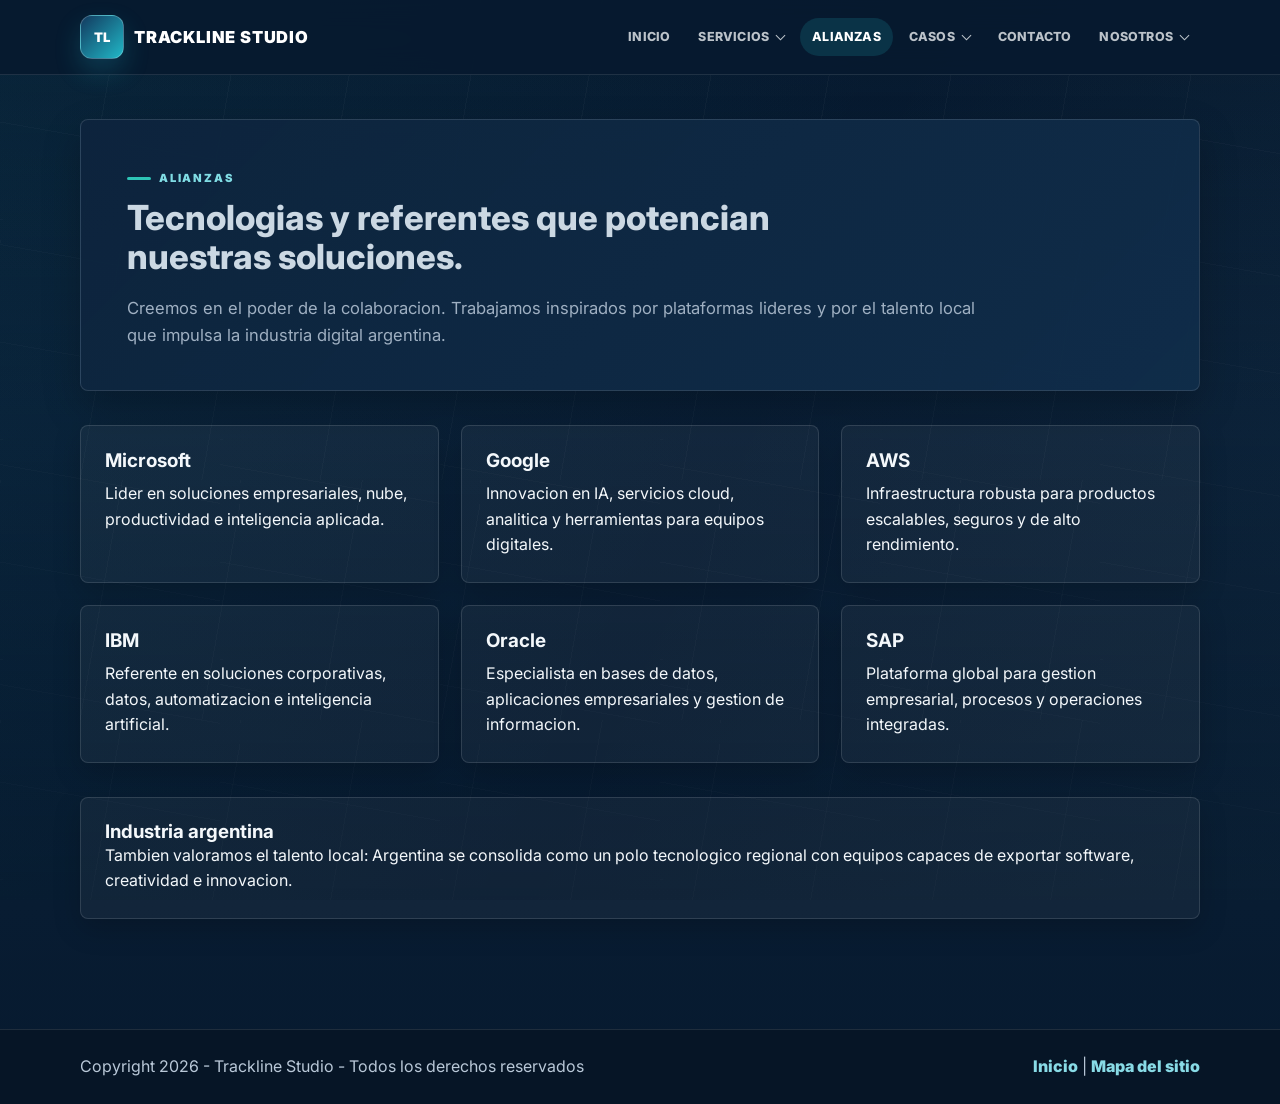
==== alianzas.html @ 6c96adf4 "Agrega mapa del sitio" ====
<!DOCTYPE html>
<html lang="es">
<head>
    <meta charset="UTF-8">
    <meta name="viewport" content="width=device-width, initial-scale=1.0">
    <title>Alianzas | Trackline Studio</title>
    <link rel="preconnect" href="https://fonts.googleapis.com">
    <link rel="preconnect" href="https://fonts.gstatic.com" crossorigin>
    <link href="https://fonts.googleapis.com/css2?family=Inter:wght@300;400;600;700;800;900&display=swap" rel="stylesheet">
    <link rel="stylesheet" href="estilos/estilos.css">
</head>
<body>
    <header class="site-header">
        <div class="site-header-inner">
            <a href="index.html" class="logo">TRACKLINE STUDIO</a>
            <button class="nav-toggle" aria-controls="site-nav" aria-expanded="false" aria-label="Abrir menu">
                <svg width="22" height="14" viewBox="0 0 22 14" fill="none" xmlns="http://www.w3.org/2000/svg" aria-hidden="true">
                    <rect width="22" height="2" rx="1" fill="currentColor"/>
                    <rect y="6" width="22" height="2" rx="1" fill="currentColor"/>
                    <rect y="12" width="22" height="2" rx="1" fill="currentColor"/>
                </svg>
            </button>
            <nav class="site-nav" id="site-nav" aria-label="Principal">
                <a href="index.html">Inicio</a>
                <button class="menu-link menu-trigger" type="button" data-menu="servicios" aria-expanded="false">Servicios</button>
                <a href="alianzas.html" class="active" aria-current="page">Alianzas</a>
                <button class="menu-link menu-trigger" type="button" data-menu="casos" aria-expanded="false">Casos</button>
                <a href="contacto.html">Contacto</a>
                <button class="menu-link menu-trigger" type="button" data-menu="nosotros" aria-expanded="false">Nosotros</button>
            </nav>
            <div class="mega-menu" aria-hidden="true">
                <div class="mega-panel" data-panel="servicios">
                    <span class="mega-kicker">Servicios</span>
                    <a href="servicios.html">Consultoria UX/UI</a>
                    <a href="servicios.html">Desarrollo web</a>
                    <a href="servicios.html">Automatizacion</a>
                    <a href="servicios.html">Datos y rendimiento</a>
                </div>
                <div class="mega-panel" data-panel="casos">
                    <span class="mega-kicker">Resultados</span>
                    <a href="casos_de_exito.html">Estaci&oacute;n Constituci&oacute;n</a>
                    <a href="casos_de_exito.html">Emprendimiento tecnologico</a>
                    <a href="casos_de_exito.html">Empresa corporativa</a>
                </div>
                <div class="mega-panel" data-panel="nosotros">
                    <span class="mega-kicker">Trackline</span>
                    <a href="sobre_nosotros.html">Equipo y enfoque</a>
                    <a href="sobre_nosotros.html">Valores</a>
                    <a href="alianzas.html">Alianzas</a>
                    <a href="contacto.html">Hablemos</a>
                </div>
            </div>
        </div>
    </header>

    <main class="page-shell">
        <div class="container">
            <section class="page-hero">
                <span class="eyebrow">Alianzas</span>
                <h1>Tecnologias y referentes que potencian nuestras soluciones.</h1>
                <p>
                    Creemos en el poder de la colaboracion. Trabajamos inspirados por plataformas
                    lideres y por el talento local que impulsa la industria digital argentina.
                </p>
            </section>

            <section class="section-block">
                <div class="alliance-grid">
                    <article class="content-card">
                        <h3>Microsoft</h3>
                        <p>Lider en soluciones empresariales, nube, productividad e inteligencia aplicada.</p>
                    </article>
                    <article class="content-card">
                        <h3>Google</h3>
                        <p>Innovacion en IA, servicios cloud, analitica y herramientas para equipos digitales.</p>
                    </article>
                    <article class="content-card">
                        <h3>AWS</h3>
                        <p>Infraestructura robusta para productos escalables, seguros y de alto rendimiento.</p>
                    </article>
                    <article class="content-card">
                        <h3>IBM</h3>
                        <p>Referente en soluciones corporativas, datos, automatizacion e inteligencia artificial.</p>
                    </article>
                    <article class="content-card">
                        <h3>Oracle</h3>
                        <p>Especialista en bases de datos, aplicaciones empresariales y gestion de informacion.</p>
                    </article>
                    <article class="content-card">
                        <h3>SAP</h3>
                        <p>Plataforma global para gestion empresarial, procesos y operaciones integradas.</p>
                    </article>
                </div>
            </section>

            <section class="section-block">
                <article class="highlight-box">
                    <h3>Industria argentina</h3>
                    <p>
                        Tambien valoramos el talento local: Argentina se consolida como un polo tecnologico
                        regional con equipos capaces de exportar software, creatividad e innovacion.
                    </p>
                </article>
            </section>
        </div>
    </main>

    <footer class="site-footer">
        <div class="footer-inner">
            <p>Copyright 2026 - Trackline Studio - Todos los derechos reservados</p>
            <div class="footer-bottom"><a href="index.html">Inicio</a> | <a href="mapa_sitio.html">Mapa del sitio</a></div>
        </div>
    </footer>
    <script src="js/app.js"></script>
</body>
</html>
---- estilos/estilos.css ----
* {
  box-sizing: border-box;
  margin: 0;
  padding: 0;
}

:root {
  --ink: #11243f;
  --ink-soft: #43546e;
  --brand: #0a6ecb;
  --brand-dark: #064b93;
  --brand-light: #eaf5ff;
  --aqua: #21b8c7;
  --line: #dbe7f3;
  --bg: #f5f8fc;
  --surface: #ffffff;
  --surface-soft: #eef5fb;
  --shadow: 0 18px 48px rgba(19, 56, 93, 0.13);
  --shadow-soft: 0 12px 28px rgba(19, 56, 93, 0.1);
  --radius: 8px;
}

html {
  scroll-behavior: smooth;
}

body {
  min-height: 100vh;
  color: var(--ink);
  background: var(--bg);
  font-family: "Inter", "Segoe UI", Arial, sans-serif;
  font-size: 16px;
  line-height: 1.6;
  -webkit-font-smoothing: antialiased;
}

a {
  color: inherit;
}

img {
  display: block;
  width: 100%;
  max-width: 100%;
  height: auto;
}

.skip-link {
  position: absolute;
  left: -999px;
  top: 12px;
  z-index: 100;
  padding: 10px 14px;
  border-radius: var(--radius);
  background: var(--ink);
  color: #fff;
}

.skip-link:focus {
  left: 12px;
}

.container,
.site-header-inner,
.footer-inner {
  width: min(1120px, calc(100% - 40px));
  margin: 0 auto;
}

.site-header {
  position: sticky;
  top: 0;
  z-index: 50;
  background: rgba(255, 255, 255, 0.94);
  border-bottom: 1px solid rgba(219, 231, 243, 0.86);
  backdrop-filter: blur(14px);
}

.site-header-inner {
  display: flex;
  align-items: center;
  justify-content: space-between;
  gap: 22px;
  min-height: 74px;
}

.logo {
  display: inline-flex;
  align-items: center;
  gap: 10px;
  color: var(--ink);
  font-size: 0.98rem;
  font-weight: 800;
  letter-spacing: 0.8px;
  text-decoration: none;
  white-space: nowrap;
}

.logo::before {
  content: "";
  width: 34px;
  height: 34px;
  border-radius: 9px;
  background: linear-gradient(135deg, var(--brand), var(--aqua));
  box-shadow: 0 8px 18px rgba(10, 110, 203, 0.26);
}

.site-nav {
  display: flex;
  align-items: center;
  gap: 4px;
}

.site-nav a {
  border-radius: 999px;
  color: var(--ink-soft);
  font-size: 0.78rem;
  font-weight: 800;
  letter-spacing: 0.2px;
  padding: 9px 12px;
  text-decoration: none;
  text-transform: uppercase;
  transition: color 160ms ease, background 160ms ease;
}

.site-nav a:hover,
.site-nav a.active {
  background: var(--brand-light);
  color: var(--brand-dark);
}

.nav-toggle {
  display: none;
  align-items: center;
  justify-content: center;
  width: 42px;
  height: 42px;
  border: 1px solid var(--line);
  border-radius: var(--radius);
  background: #fff;
  color: var(--ink);
  cursor: pointer;
}

.page-shell {
  padding: 44px 0 76px;
}

.hero {
  display: grid;
  grid-template-columns: minmax(0, 1.05fr) minmax(320px, 0.95fr);
  align-items: center;
  gap: 46px;
  padding: 58px 0 54px;
}

.hero-copy {
  max-width: 610px;
}

.eyebrow {
  display: inline-flex;
  align-items: center;
  gap: 8px;
  margin-bottom: 14px;
  color: var(--brand-dark);
  font-size: 0.78rem;
  font-weight: 900;
  letter-spacing: 1.2px;
  text-transform: uppercase;
}

.eyebrow::before {
  content: "";
  width: 24px;
  height: 3px;
  border-radius: 99px;
  background: var(--aqua);
}

h1,
h2,
h3 {
  line-height: 1.12;
}

.hero h1,
.page-hero h1 {
  margin-bottom: 18px;
  color: var(--ink);
  font-size: clamp(2.4rem, 5vw, 4.8rem);
  font-weight: 900;
}

.hero h1 span {
  color: var(--brand);
}

.hero-copy p,
.page-hero p,
.section-header p,
.card p,
.service-card p,
.case-card p,
.contact-card p,
.panel p,
.list-clean li,
.contact-meta dd {
  color: var(--ink-soft);
}

.hero-copy p {
  max-width: 570px;
  font-size: 1.08rem;
}

.hero-actions {
  display: flex;
  flex-wrap: wrap;
  gap: 12px;
  margin-top: 28px;
}

.btn {
  display: inline-flex;
  align-items: center;
  justify-content: center;
  min-height: 46px;
  border: 1px solid transparent;
  border-radius: 999px;
  padding: 12px 20px;
  color: var(--brand-dark);
  font-weight: 850;
  line-height: 1;
  text-align: center;
  text-decoration: none;
  transition: transform 160ms ease, box-shadow 160ms ease, background 160ms ease;
}

.btn:hover {
  transform: translateY(-2px);
}

.btn-primary {
  background: linear-gradient(135deg, var(--brand), var(--aqua));
  color: #fff;
  box-shadow: 0 14px 28px rgba(10, 110, 203, 0.22);
}

.btn-secondary {
  background: #fff;
  border-color: var(--line);
  color: var(--brand-dark);
}

.hero-media {
  position: relative;
}

.hero-media img {
  aspect-ratio: 4 / 3;
  object-fit: cover;
  border-radius: var(--radius);
  box-shadow: var(--shadow);
}

.hero-metric {
  position: absolute;
  right: 24px;
  bottom: 24px;
  width: min(260px, calc(100% - 48px));
  padding: 18px;
  border-radius: var(--radius);
  background: rgba(255, 255, 255, 0.94);
  box-shadow: var(--shadow-soft);
}

.hero-metric strong {
  display: block;
  color: var(--brand);
  font-size: 2rem;
  line-height: 1;
}

.hero-metric span {
  display: block;
  margin-top: 8px;
  color: var(--ink-soft);
  font-weight: 700;
}

.section-band {
  padding: 64px 0;
  background: var(--surface);
}

.section-band.alt {
  background: var(--surface-soft);
}

.section-header {
  max-width: 760px;
  margin-bottom: 28px;
}

.section-header h2 {
  margin-bottom: 10px;
  font-size: clamp(1.8rem, 3vw, 2.6rem);
  font-weight: 900;
}

.service-grid,
.case-grid,
.content-grid,
.stats-grid,
.contact-layout,
.two-column,
.alliance-grid {
  display: grid;
  gap: 22px;
}

.service-grid {
  grid-template-columns: repeat(4, minmax(0, 1fr));
}

.case-grid,
.content-grid,
.contact-layout,
.two-column,
.alliance-grid {
  grid-template-columns: repeat(3, minmax(0, 1fr));
}

.stats-grid {
  grid-template-columns: repeat(4, minmax(0, 1fr));
}

.sitemap-grid {
  display: grid;
  grid-template-columns: repeat(3, minmax(0, 1fr));
  gap: 22px;
}

.service-card,
.case-card,
.content-card,
.contact-card,
.panel,
.stat-card,
.highlight-box,
.card {
  border: 1px solid var(--line);
  border-radius: var(--radius);
  background: #fff;
  box-shadow: 0 8px 24px rgba(17, 36, 63, 0.06);
}

.service-card,
.content-card,
.contact-card,
.panel,
.stat-card,
.highlight-box,
.card {
  padding: 24px;
}

.service-card {
  min-height: 100%;
  border-top: 4px solid var(--brand);
}

.service-card h3,
.content-card h3,
.case-card h3,
.contact-card h2,
.panel h2,
.panel h3,
.card h3 {
  margin-bottom: 10px;
  color: var(--ink);
  font-size: 1.18rem;
}

.service-card ul,
.case-card ul,
.list-clean,
.link-list {
  list-style: none;
  margin-top: 14px;
}

.service-card li,
.case-card li,
.list-clean li,
.link-list li {
  position: relative;
  margin-top: 9px;
  padding-left: 18px;
  color: var(--ink-soft);
}

.service-card li::before,
.case-card li::before,
.list-clean li::before,
.link-list li::before {
  content: "";
  position: absolute;
  left: 0;
  top: 0.68em;
  width: 7px;
  height: 7px;
  border-radius: 50%;
  background: var(--aqua);
}

.case-card {
  overflow: hidden;
}

.case-card .case-media img {
  aspect-ratio: 16 / 10;
  object-fit: cover;
}

.case-card-body {
  padding: 22px;
}

.case-kpi,
.stat-card strong {
  color: var(--brand);
  font-weight: 900;
}

.case-kpi {
  display: inline-block;
  margin-bottom: 12px;
  font-size: 0.82rem;
  text-transform: uppercase;
}

.stat-card strong {
  display: block;
  margin-bottom: 8px;
  font-size: 2.25rem;
  line-height: 1;
}

.stat-card span {
  color: var(--ink-soft);
  font-weight: 700;
}

.cta-band {
  padding: 54px;
  border-radius: var(--radius);
  background: linear-gradient(135deg, var(--brand-dark), var(--brand));
  color: #fff;
  overflow: hidden;
}

.cta-band h2 {
  max-width: 720px;
  margin-bottom: 12px;
  font-size: clamp(1.8rem, 3vw, 2.7rem);
}

.cta-band p {
  max-width: 690px;
  color: rgba(255, 255, 255, 0.82);
}

.page-hero {
  margin-bottom: 34px;
  padding: 52px;
  border-radius: var(--radius);
  background: linear-gradient(135deg, #ffffff 0%, #edf6ff 100%);
  border: 1px solid var(--line);
  box-shadow: var(--shadow-soft);
}

.page-hero p {
  max-width: 860px;
  margin-top: 10px;
  font-size: 1.04rem;
}

.section-block {
  margin-bottom: 34px;
}

.contact-layout {
  grid-template-columns: minmax(0, 1.35fr) minmax(280px, 0.65fr);
  align-items: start;
}

.contact-form {
  display: grid;
  gap: 16px;
}

.contact-form label {
  display: block;
  margin-bottom: 7px;
  color: var(--ink);
  font-weight: 800;
}

.contact-form input,
.contact-form textarea {
  width: 100%;
  border: 1px solid var(--line);
  border-radius: var(--radius);
  background: #f9fcff;
  color: var(--ink);
  font: inherit;
  padding: 13px 14px;
}

.contact-form textarea {
  min-height: 150px;
  resize: vertical;
}

.contact-form input:focus,
.contact-form textarea:focus {
  border-color: var(--brand);
  box-shadow: 0 0 0 4px rgba(10, 110, 203, 0.12);
  outline: none;
}

.contact-meta dt {
  margin-top: 16px;
  color: var(--brand);
  font-weight: 900;
}

.contact-meta dt:first-child {
  margin-top: 0;
}

.content-card a,
.panel a,
.footer-bottom a,
.link-list a {
  color: var(--brand-dark);
  font-weight: 850;
  text-decoration: none;
}

.content-card a:hover,
.panel a:hover,
.footer-bottom a:hover,
.link-list a:hover {
  text-decoration: underline;
}

.site-footer {
  border-top: 1px solid var(--line);
  background: #fff;
}

.footer-inner {
  display: flex;
  align-items: center;
  justify-content: space-between;
  gap: 18px;
  padding: 24px 0;
  color: var(--ink-soft);
}

.whatsapp-float,
.chat-launch {
  position: fixed;
  right: 18px;
  z-index: 90;
  display: flex;
  align-items: center;
  justify-content: center;
  width: 56px;
  height: 56px;
  border-radius: 50%;
  color: #fff;
  box-shadow: 0 14px 32px rgba(17, 36, 63, 0.22);
  transition: transform 160ms ease;
}

.whatsapp-float:hover,
.chat-launch:hover {
  transform: translateY(-2px);
}

.whatsapp-float {
  bottom: 86px;
  background: #25d366;
}

.chat-launch {
  bottom: 18px;
  border: 0;
  background: linear-gradient(135deg, var(--brand), var(--aqua));
  cursor: pointer;
  font-size: 21px;
}

.chat-widget {
  position: fixed;
  right: 18px;
  bottom: 86px;
  z-index: 100;
  display: none;
  flex-direction: column;
  width: min(340px, calc(100vw - 36px));
  overflow: hidden;
  border: 1px solid var(--line);
  border-radius: var(--radius);
  background: #fff;
  box-shadow: var(--shadow);
}

.chat-widget.open {
  display: flex;
}

.chat-header,
.chat-footer {
  display: flex;
  align-items: center;
  gap: 10px;
  padding: 12px;
}

.chat-header {
  justify-content: space-between;
  background: var(--brand);
  color: #fff;
}

.chat-close {
  border: 0;
  background: transparent;
  color: #fff;
  cursor: pointer;
  font-size: 1.4rem;
}

.chat-body {
  padding: 12px;
}

.messages {
  display: flex;
  flex-direction: column;
  gap: 8px;
  max-height: 220px;
  overflow: auto;
}

.msg {
  max-width: 88%;
  padding: 9px 10px;
  border-radius: var(--radius);
}

.msg.bot {
  align-self: flex-start;
  background: var(--surface-soft);
}

.msg.user {
  align-self: flex-end;
  background: var(--brand);
  color: #fff;
}

.chat-quick {
  display: flex;
  flex-wrap: wrap;
  gap: 8px;
  margin-top: 12px;
}

.chat-quick .quick {
  border: 1px solid var(--line);
  border-radius: 999px;
  background: #fff;
  color: var(--brand-dark);
  cursor: pointer;
  font-weight: 800;
  padding: 7px 10px;
}

.chat-footer {
  border-top: 1px solid var(--line);
}

.chat-input {
  min-width: 0;
  flex: 1;
  border: 1px solid var(--line);
  border-radius: var(--radius);
  padding: 10px;
}

.chat-send {
  border: 0;
  border-radius: var(--radius);
  background: var(--brand);
  color: #fff;
  cursor: pointer;
  font-weight: 800;
  padding: 10px 12px;
}

@media (max-width: 980px) {
  .hero,
  .contact-layout,
  .two-column {
    grid-template-columns: 1fr;
  }

  .service-grid,
  .case-grid,
  .content-grid,
  .alliance-grid,
  .sitemap-grid,
  .stats-grid {
    grid-template-columns: repeat(2, minmax(0, 1fr));
  }

  .site-header-inner {
    min-height: 66px;
  }

  .nav-toggle {
    display: inline-flex;
  }

  .site-nav {
    position: absolute;
    top: calc(100% + 10px);
    right: 20px;
    display: none;
    width: min(280px, calc(100vw - 40px));
    flex-direction: column;
    align-items: stretch;
    padding: 12px;
    border: 1px solid var(--line);
    border-radius: var(--radius);
    background: #fff;
    box-shadow: var(--shadow);
  }

  .site-nav.open {
    display: flex;
  }

  .site-nav a {
    border-radius: var(--radius);
  }
}

@media (max-width: 680px) {
  .container,
  .site-header-inner,
  .footer-inner {
    width: min(100% - 28px, 1120px);
  }

  .page-shell {
    padding: 28px 0 54px;
  }

  .hero {
    gap: 28px;
    padding: 34px 0 40px;
  }

  .hero h1,
  .page-hero h1 {
    font-size: 2.2rem;
  }

  .service-grid,
  .case-grid,
  .content-grid,
  .alliance-grid,
  .sitemap-grid,
  .stats-grid {
    grid-template-columns: 1fr;
  }

  .page-hero,
  .cta-band {
    padding: 28px 22px;
  }

  .footer-inner {
    align-items: flex-start;
    flex-direction: column;
  }

  .whatsapp-float {
    right: 86px;
    bottom: 18px;
  }
}

/* Ajuste de marca: paleta original azul oscuro + acento teal */
:root {
  --ink: #f4f8fb;
  --ink-soft: #b9c8d8;
  --brand: #21b8c7;
  --brand-dark: #88dbe6;
  --brand-light: rgba(33, 184, 199, 0.14);
  --aqua: #2ec4b6;
  --line: rgba(255, 255, 255, 0.12);
  --bg: #071a2f;
  --surface: #0a2038;
  --surface-soft: #102d4a;
  --shadow: 0 24px 60px rgba(0, 0, 0, 0.3);
  --shadow-soft: 0 16px 38px rgba(0, 0, 0, 0.22);
}

body {
  background:
    radial-gradient(circle at 12% 8%, rgba(33, 184, 199, 0.13), transparent 28%),
    linear-gradient(180deg, #071a2f 0%, #0a2038 46%, #071a2f 100%);
}

.site-header {
  background: rgba(7, 26, 47, 0.94);
  border-bottom-color: rgba(255, 255, 255, 0.1);
}

.logo {
  color: #fff;
  font-size: 1.03rem;
  font-weight: 900;
}

.logo::before {
  content: "TL";
  display: inline-flex;
  align-items: center;
  justify-content: center;
  width: 42px;
  height: 42px;
  border: 1px solid rgba(255, 255, 255, 0.22);
  border-radius: 12px;
  background: linear-gradient(135deg, #123a5f 0%, #21b8c7 100%);
  box-shadow: 0 12px 26px rgba(33, 184, 199, 0.22);
  color: #fff;
  font-size: 0.82rem;
  font-weight: 950;
  letter-spacing: 0;
}

.site-nav a {
  color: rgba(244, 248, 251, 0.76);
}

.site-nav a:hover,
.site-nav a.active {
  background: rgba(33, 184, 199, 0.16);
  color: #fff;
}

.nav-toggle {
  background: rgba(255, 255, 255, 0.08);
  color: #fff;
}

.hero {
  padding-top: 72px;
  padding-bottom: 68px;
}

.hero-media img {
  filter: saturate(0.92) contrast(1.04);
}

.hero-metric {
  border: 1px solid rgba(255, 255, 255, 0.14);
  background: rgba(7, 26, 47, 0.9);
  backdrop-filter: blur(12px);
}

.section-band {
  background: #0a2038;
}

.section-band.alt {
  background: #071a2f;
}

.btn-secondary {
  background: rgba(255, 255, 255, 0.06);
  border-color: rgba(255, 255, 255, 0.18);
  color: #fff;
}

.service-card,
.case-card,
.content-card,
.contact-card,
.panel,
.stat-card,
.highlight-box,
.card {
  background: rgba(255, 255, 255, 0.045);
  border-color: rgba(255, 255, 255, 0.12);
  box-shadow: 0 10px 28px rgba(0, 0, 0, 0.18);
}

.page-hero {
  background: linear-gradient(135deg, rgba(13, 36, 61, 0.98) 0%, rgba(16, 45, 74, 0.94) 100%);
  border-color: rgba(255, 255, 255, 0.12);
}

.contact-form input,
.contact-form textarea {
  background: rgba(255, 255, 255, 0.06);
  color: #fff;
}

.contact-form input::placeholder,
.contact-form textarea::placeholder {
  color: rgba(255, 255, 255, 0.48);
}

.site-footer {
  background: #061526;
  border-top-color: rgba(255, 255, 255, 0.1);
}

.whatsapp-float {
  width: 60px;
  height: 60px;
  bottom: 92px;
  background: #25d366;
  border: 3px solid #fff;
  color: #fff;
  box-shadow: 0 16px 34px rgba(0, 0, 0, 0.34);
}

.whatsapp-float::after {
  content: "";
  position: absolute;
  inset: -8px;
  border: 1px solid rgba(37, 211, 102, 0.55);
  border-radius: 50%;
}

.chat-launch {
  width: 60px;
  height: 60px;
  background: #fff;
  overflow: hidden;
  box-shadow: 0 16px 34px rgba(0, 0, 0, 0.34);
}

.chat-launch img {
  width: 48px;
  height: 48px;
  object-fit: contain;
}

.chat-header {
  background: linear-gradient(135deg, #071a2f, #0d3a5f);
}

.chat-header img {
  width: 34px;
  height: 34px;
}

.chat-header strong {
  flex: 1;
}

.msg.bot {
  background: #edf7fb;
  color: #11243f;
}

.chat-quick .quick {
  color: #075c67;
}

@media (max-width: 980px) {
  .site-nav {
    background: #071a2f;
  }
}

@media (max-width: 680px) {
  .whatsapp-float {
    right: 90px;
    bottom: 18px;
  }
}

/* Fondo animado sutil y tipografia hero mas sobria */
body {
  position: relative;
  overflow-x: hidden;
}

body::before {
  content: "";
  position: fixed;
  inset: 0;
  z-index: -2;
  background:
    linear-gradient(115deg, rgba(33, 184, 199, 0.08) 0%, transparent 34%, rgba(136, 219, 230, 0.05) 62%, transparent 100%),
    repeating-linear-gradient(100deg, rgba(255, 255, 255, 0.035) 0 1px, transparent 1px 120px),
    repeating-linear-gradient(10deg, rgba(255, 255, 255, 0.026) 0 1px, transparent 1px 96px),
    linear-gradient(180deg, #071a2f 0%, #0a2038 48%, #071a2f 100%);
  background-size: 160% 160%, 240px 240px, 220px 220px, 100% 100%;
  animation: ambientFlow 24s ease-in-out infinite alternate;
}

body::after {
  content: "";
  position: fixed;
  inset: 0;
  z-index: -1;
  pointer-events: none;
  background: linear-gradient(180deg, rgba(7, 26, 47, 0.14), rgba(7, 26, 47, 0.58));
}

.hero {
  position: relative;
}

.hero::before {
  content: "";
  position: absolute;
  inset: 18px -28px auto -28px;
  height: 58%;
  z-index: -1;
  border: 1px solid rgba(255, 255, 255, 0.055);
  background:
    linear-gradient(90deg, transparent, rgba(33, 184, 199, 0.08), transparent),
    linear-gradient(180deg, rgba(255, 255, 255, 0.035), transparent);
  transform: skewY(-2deg);
  animation: heroPanelDrift 18s ease-in-out infinite alternate;
}

.hero h1,
.page-hero h1 {
  color: #e8f0f7;
  font-size: clamp(2rem, 4vw, 3.85rem);
  letter-spacing: 0;
}

.hero h1 span {
  color: #76dce4;
}

.hero-copy p,
.page-hero p,
.section-header p {
  color: #aebfd0;
}

.section-header h2,
.cta-band h2 {
  color: #e8f0f7;
  font-size: clamp(1.55rem, 2.55vw, 2.25rem);
}

.page-hero {
  padding: 42px 46px;
}

.eyebrow {
  color: #9de5ea;
}

@keyframes ambientFlow {
  0% {
    background-position: 0% 0%, 0 0, 0 0, 0 0;
  }
  100% {
    background-position: 100% 38%, 56px 34px, -38px 48px, 0 0;
  }
}

@keyframes heroPanelDrift {
  0% {
    transform: translateY(0) skewY(-2deg);
    opacity: 0.72;
  }
  100% {
    transform: translateY(16px) skewY(-2deg);
    opacity: 1;
  }
}

@media (prefers-reduced-motion: reduce) {
  body::before,
  .hero::before {
    animation: none;
  }
}

@media (max-width: 680px) {
  .hero h1,
  .page-hero h1 {
    font-size: 1.85rem;
  }

  .page-hero {
    padding: 26px 20px;
  }
}

/* Direccion visual inspirada en Accenture: menor escala, movimiento sobrio */
.site-header {
  transition: transform 260ms ease, background 220ms ease, border-color 220ms ease;
}

.site-header.header-hidden {
  transform: translateY(-105%);
}

.site-header.header-compact {
  background: rgba(7, 20, 36, 0.88);
  border-bottom-color: rgba(255, 255, 255, 0.08);
}

.site-header.header-compact .site-header-inner {
  min-height: 62px;
}

.home-page .hero {
  min-height: min(760px, calc(100vh - 74px));
  padding-top: 52px;
  padding-bottom: 50px;
}

.hero-copy {
  max-width: 540px;
}

.hero h1,
.page-hero h1 {
  max-width: 760px;
  color: #cbd8e3;
  font-size: clamp(1.52rem, 2.7vw, 2.62rem);
  font-weight: 780;
  line-height: 1.12;
}

.hero h1 span {
  color: #65d6df;
}

.hero-copy p {
  max-width: 500px;
  color: #9fb0c2;
  font-size: 1rem;
  line-height: 1.68;
}

.page-hero p,
.section-header p {
  color: #9fb0c2;
}

.section-header {
  max-width: 650px;
}

.section-header h2,
.cta-band h2 {
  color: #ccd9e4;
  font-size: clamp(1.22rem, 1.95vw, 1.72rem);
  font-weight: 760;
}

.eyebrow {
  margin-bottom: 12px;
  color: #80dce4;
  font-size: 0.7rem;
  letter-spacing: 1.8px;
}

.kinetic-hero {
  min-height: 430px;
  overflow: hidden;
  border: 1px solid rgba(255, 255, 255, 0.1);
  border-radius: var(--radius);
  background:
    radial-gradient(circle at 72% 24%, rgba(33, 184, 199, 0.22), transparent 26%),
    linear-gradient(140deg, rgba(255, 255, 255, 0.06), rgba(255, 255, 255, 0.015)),
    #081a30;
  box-shadow: var(--shadow);
}

.kinetic-screen {
  position: absolute;
  inset: 0;
  background:
    linear-gradient(90deg, rgba(255, 255, 255, 0.035) 1px, transparent 1px),
    linear-gradient(0deg, rgba(255, 255, 255, 0.03) 1px, transparent 1px);
  background-size: 58px 58px;
  animation: gridDrift 18s linear infinite;
}

.kinetic-screen::before,
.kinetic-screen::after {
  content: "";
  position: absolute;
  border-radius: 50%;
  filter: blur(1px);
}

.kinetic-screen::before {
  width: 260px;
  height: 260px;
  left: 18%;
  top: 18%;
  border: 1px solid rgba(128, 220, 228, 0.32);
  animation: slowSpin 28s linear infinite;
}

.kinetic-screen::after {
  width: 170px;
  height: 170px;
  right: 16%;
  bottom: 17%;
  border: 1px solid rgba(46, 196, 182, 0.28);
  animation: slowSpin 22s linear infinite reverse;
}

.orbit,
.signal,
.data-panel {
  position: absolute;
  display: block;
}

.orbit {
  width: 12px;
  height: 12px;
  border-radius: 50%;
  background: #65d6df;
  box-shadow: 0 0 26px rgba(101, 214, 223, 0.78);
}

.orbit-one {
  left: 22%;
  top: 28%;
  animation: floatNode 9s ease-in-out infinite;
}

.orbit-two {
  right: 22%;
  bottom: 28%;
  animation: floatNode 11s ease-in-out infinite reverse;
}

.signal {
  height: 2px;
  width: 42%;
  background: linear-gradient(90deg, transparent, rgba(101, 214, 223, 0.62), transparent);
  transform-origin: left center;
}

.signal-one {
  left: 21%;
  top: 42%;
  transform: rotate(18deg);
  animation: signalPulse 5s ease-in-out infinite;
}

.signal-two {
  left: 34%;
  top: 62%;
  transform: rotate(-22deg);
  animation: signalPulse 6s ease-in-out infinite reverse;
}

.data-panel {
  border: 1px solid rgba(255, 255, 255, 0.12);
  border-radius: 8px;
  background: rgba(255, 255, 255, 0.06);
  backdrop-filter: blur(10px);
}

.panel-one {
  width: 34%;
  height: 76px;
  left: 10%;
  bottom: 16%;
  animation: panelLift 8s ease-in-out infinite;
}

.panel-two {
  width: 28%;
  height: 54px;
  right: 11%;
  top: 17%;
  animation: panelLift 9s ease-in-out infinite reverse;
}

.panel-three {
  width: 18%;
  height: 110px;
  right: 18%;
  bottom: 18%;
  animation: panelLift 10s ease-in-out infinite;
}

.hero-metric {
  width: min(230px, calc(100% - 48px));
}

.hero-metric strong {
  color: #65d6df;
  font-size: 1.65rem;
}

.hero-metric span {
  color: #a9bbc9;
  font-size: 0.92rem;
}

.reveal-on-scroll,
.service-card,
.case-card,
.content-card,
.stat-card,
.contact-card,
.panel,
.highlight-box,
.cta-band {
  opacity: 0;
  transform: translateY(28px);
  transition: opacity 560ms ease, transform 560ms ease, border-color 220ms ease;
}

.reveal-on-scroll.is-visible,
.service-card.is-visible,
.case-card.is-visible,
.content-card.is-visible,
.stat-card.is-visible,
.contact-card.is-visible,
.panel.is-visible,
.highlight-box.is-visible,
.cta-band.is-visible {
  opacity: 1;
  transform: translateY(0);
}

.service-card:hover,
.case-card:hover,
.content-card:hover,
.stat-card:hover {
  border-color: rgba(101, 214, 223, 0.34);
}

.case-visual {
  min-height: 210px;
  background:
    linear-gradient(90deg, rgba(255, 255, 255, 0.05) 1px, transparent 1px),
    linear-gradient(0deg, rgba(255, 255, 255, 0.04) 1px, transparent 1px),
    radial-gradient(circle at 70% 28%, rgba(101, 214, 223, 0.2), transparent 30%),
    linear-gradient(135deg, #0b263f, #071a2f);
  background-size: 44px 44px, 44px 44px, auto, auto;
}

.visual-commerce {
  background:
    linear-gradient(135deg, transparent 0 58%, rgba(101, 214, 223, 0.28) 58% 60%, transparent 60%),
    radial-gradient(circle at 24% 32%, rgba(46, 196, 182, 0.24), transparent 28%),
    linear-gradient(135deg, #0b263f, #071a2f);
}

.visual-platform {
  background:
    repeating-linear-gradient(90deg, rgba(101, 214, 223, 0.16) 0 2px, transparent 2px 38px),
    radial-gradient(circle at 72% 32%, rgba(101, 214, 223, 0.22), transparent 25%),
    linear-gradient(135deg, #0b263f, #071a2f);
}

.visual-automation {
  background:
    radial-gradient(circle at 24% 30%, transparent 0 18px, rgba(101, 214, 223, 0.32) 19px 20px, transparent 21px),
    radial-gradient(circle at 70% 64%, transparent 0 24px, rgba(46, 196, 182, 0.28) 25px 26px, transparent 27px),
    linear-gradient(135deg, #0b263f, #071a2f);
}

@keyframes gridDrift {
  from { background-position: 0 0; }
  to { background-position: 58px 58px; }
}

@keyframes slowSpin {
  to { transform: rotate(360deg); }
}

@keyframes floatNode {
  0%, 100% { transform: translate(0, 0); }
  50% { transform: translate(26px, -18px); }
}

@keyframes signalPulse {
  0%, 100% { opacity: 0.28; }
  50% { opacity: 0.92; }
}

@keyframes panelLift {
  0%, 100% { transform: translateY(0); }
  50% { transform: translateY(-16px); }
}

@media (prefers-reduced-motion: reduce) {
  .kinetic-screen,
  .kinetic-screen::before,
  .kinetic-screen::after,
  .orbit,
  .signal,
  .data-panel,
  .reveal-on-scroll,
  .service-card,
  .case-card,
  .content-card,
  .stat-card,
  .contact-card,
  .panel,
  .highlight-box,
  .cta-band {
    animation: none;
    transition: none;
  }

  .reveal-on-scroll,
  .service-card,
  .case-card,
  .content-card,
  .stat-card,
  .contact-card,
  .panel,
  .highlight-box,
  .cta-band {
    opacity: 1;
    transform: none;
  }
}

@media (max-width: 980px) {
  .home-page .hero {
    min-height: auto;
  }

  .kinetic-hero {
    min-height: 340px;
  }
}

@media (max-width: 680px) {
  .hero h1,
  .page-hero h1 {
    font-size: 1.42rem;
  }

  .hero-copy p {
    font-size: 0.96rem;
  }

  .kinetic-hero {
    min-height: 280px;
  }

  .chat-launch {
    width: 48px;
    height: 48px;
    right: 16px;
    bottom: 16px;
  }

  .chat-launch img {
    width: 38px;
    height: 38px;
  }

  .chat-widget {
    right: 12px;
    bottom: 74px;
    width: min(300px, calc(100vw - 24px));
  }

  .whatsapp-float {
    width: 48px;
    height: 48px;
    right: 74px;
    bottom: 16px;
  }

  .whatsapp-float svg {
    width: 28px;
    height: 28px;
  }
}

/* Navegacion desplegable y nube de puntos */
.site-header-inner {
  position: relative;
}

.site-nav a,
.menu-link {
  border: 0;
  border-radius: 999px;
  background: transparent;
  color: rgba(244, 248, 251, 0.76);
  cursor: pointer;
  font: inherit;
  font-size: 0.78rem;
  font-weight: 800;
  letter-spacing: 0.2px;
  padding: 9px 12px;
  text-decoration: none;
  text-transform: uppercase;
  transition: color 160ms ease, background 160ms ease;
}

.site-nav a:hover,
.site-nav a.active,
.menu-link:hover,
.menu-link.active,
.menu-link[aria-expanded="true"] {
  background: rgba(33, 184, 199, 0.16);
  color: #fff;
}

.menu-link::after {
  content: "";
  display: inline-block;
  width: 6px;
  height: 6px;
  margin-left: 8px;
  border-right: 1px solid currentColor;
  border-bottom: 1px solid currentColor;
  transform: translateY(-2px) rotate(45deg);
  transition: transform 180ms ease;
}

.menu-link[aria-expanded="true"]::after {
  transform: translateY(1px) rotate(225deg);
}

.mega-menu {
  position: absolute;
  left: 0;
  right: 0;
  top: calc(100% + 14px);
  min-height: 0;
  padding: 24px 28px 26px;
  border: 1px solid rgba(255, 255, 255, 0.12);
  border-radius: 0 0 8px 8px;
  background:
    radial-gradient(circle at 80% 22%, rgba(33, 184, 199, 0.13), transparent 28%),
    linear-gradient(135deg, rgba(4, 14, 27, 0.98), rgba(8, 30, 52, 0.98));
  box-shadow: 0 28px 70px rgba(0, 0, 0, 0.36);
  opacity: 0;
  pointer-events: none;
  transform: translateY(-14px);
  transition: opacity 180ms ease, transform 220ms ease;
}

.mega-menu.open {
  opacity: 1;
  pointer-events: auto;
  transform: translateY(0);
}

.mega-panel {
  display: none;
  grid-template-columns: repeat(auto-fit, minmax(220px, 1fr));
  gap: 12px 18px;
  width: 100%;
  max-width: none;
  margin-left: 0;
}

.mega-panel.active {
  display: grid;
  animation: megaReveal 220ms ease both;
}

.mega-kicker {
  grid-column: 1 / -1;
  margin-bottom: 8px;
  color: #69d9e0;
  font-size: 0.72rem;
  font-weight: 900;
  letter-spacing: 1.5px;
  text-transform: uppercase;
}

.mega-panel a {
  display: flex;
  min-height: 54px;
  align-items: center;
  border-left: 2px solid rgba(101, 214, 223, 0.28);
  color: #d2e0ea;
  font-size: 1rem;
  font-weight: 760;
  padding: 8px 14px;
  text-decoration: none;
  transition: background 160ms ease, border-color 160ms ease, transform 160ms ease;
}

.mega-panel a:hover,
.mega-panel a:focus {
  background: rgba(255, 255, 255, 0.055);
  border-left-color: #65d6df;
  transform: translateX(6px);
  outline: none;
}

.point-cloud {
  position: absolute;
  inset: 0;
  overflow: hidden;
  background:
    radial-gradient(circle at 50% 48%, rgba(33, 184, 199, 0.13), transparent 34%),
    radial-gradient(circle at 76% 28%, rgba(255, 255, 255, 0.08), transparent 20%);
  animation: cloudBreath 9s ease-in-out infinite alternate;
}

.point-cloud::before,
.point-cloud::after {
  content: "";
  position: absolute;
  inset: 10%;
  border-radius: 50%;
  border: 1px solid rgba(101, 214, 223, 0.16);
  transform: rotate(-12deg);
  animation: slowSpin 38s linear infinite;
}

.point-cloud::after {
  inset: 22%;
  border-color: rgba(46, 196, 182, 0.2);
  animation-direction: reverse;
  animation-duration: 30s;
}

.point {
  position: absolute;
  width: 9px;
  height: 9px;
  border-radius: 50%;
  background: #65d6df;
  box-shadow: 0 0 22px rgba(101, 214, 223, 0.85);
}

.point-a { left: 18%; top: 30%; animation: floatNode 8s ease-in-out infinite; }
.point-b { left: 38%; top: 18%; animation: floatNode 9s ease-in-out infinite reverse; }
.point-c { left: 64%; top: 34%; animation: floatNode 10s ease-in-out infinite; }
.point-d { left: 28%; top: 68%; animation: floatNode 11s ease-in-out infinite reverse; }
.point-e { left: 56%; top: 72%; animation: floatNode 8.5s ease-in-out infinite; }
.point-f { left: 78%; top: 56%; animation: floatNode 9.5s ease-in-out infinite reverse; }

.connection {
  position: absolute;
  height: 1px;
  background: linear-gradient(90deg, transparent, rgba(101, 214, 223, 0.58), transparent);
  transform-origin: left center;
  animation: signalPulse 5s ease-in-out infinite;
}

.connection-one { left: 19%; top: 32%; width: 28%; transform: rotate(-18deg); }
.connection-two { left: 39%; top: 22%; width: 30%; transform: rotate(20deg); animation-delay: 0.6s; }
.connection-three { left: 29%; top: 67%; width: 32%; transform: rotate(8deg); animation-delay: 1.1s; }
.connection-four { left: 58%; top: 70%; width: 26%; transform: rotate(-32deg); animation-delay: 1.6s; }

.cloud-core {
  position: absolute;
  left: 36%;
  top: 34%;
  width: 28%;
  aspect-ratio: 1;
  border-radius: 50%;
  background:
    radial-gradient(circle, rgba(101, 214, 223, 0.18), transparent 58%),
    radial-gradient(circle, rgba(255, 255, 255, 0.06), transparent 64%);
  filter: blur(0.2px);
  animation: corePulse 7s ease-in-out infinite;
}

.case-visual {
  position: relative;
  overflow: hidden;
  background: linear-gradient(135deg, #071a2f, #0b263f);
}

.case-visual::before {
  content: "";
  position: absolute;
  inset: 16px;
  background:
    radial-gradient(circle at 20% 28%, #65d6df 0 4px, transparent 5px),
    radial-gradient(circle at 42% 18%, #65d6df 0 3px, transparent 4px),
    radial-gradient(circle at 70% 34%, #65d6df 0 4px, transparent 5px),
    radial-gradient(circle at 32% 72%, #65d6df 0 3px, transparent 4px),
    radial-gradient(circle at 58% 68%, #65d6df 0 4px, transparent 5px),
    radial-gradient(circle at 82% 58%, #65d6df 0 3px, transparent 4px);
  opacity: 0.9;
  animation: cloudBreath 8s ease-in-out infinite alternate;
}

.case-visual::after {
  content: "";
  position: absolute;
  inset: 0;
  background:
    linear-gradient(20deg, transparent 30%, rgba(101, 214, 223, 0.34) 30.2%, transparent 31%),
    linear-gradient(150deg, transparent 36%, rgba(101, 214, 223, 0.22) 36.2%, transparent 37%),
    radial-gradient(circle at 75% 28%, rgba(33, 184, 199, 0.18), transparent 28%);
  animation: gridDrift 16s linear infinite;
}

[data-reveal="left"] { transform: translateX(-42px); }
[data-reveal="right"] { transform: translateX(42px); }
[data-reveal="up"] { transform: translateY(32px); }

[data-reveal].is-visible {
  transform: translate(0, 0);
}

@keyframes megaReveal {
  from {
    opacity: 0;
    transform: translateY(12px);
  }
  to {
    opacity: 1;
    transform: translateY(0);
  }
}

@keyframes cloudBreath {
  from {
    transform: scale(1) translateY(0);
    opacity: 0.82;
  }
  to {
    transform: scale(1.035) translateY(-8px);
    opacity: 1;
  }
}

@keyframes corePulse {
  0%, 100% {
    transform: scale(0.92);
    opacity: 0.62;
  }
  50% {
    transform: scale(1.08);
    opacity: 1;
  }
}

@media (max-width: 980px) {
  .site-nav .menu-link {
    width: 100%;
    border-radius: var(--radius);
    text-align: left;
  }

  .mega-menu {
    position: absolute;
    left: auto;
    right: 20px;
    top: calc(100% + 310px);
    width: min(280px, calc(100vw - 40px));
    min-height: 0;
    padding: 14px;
  }

  .mega-panel {
    grid-template-columns: 1fr;
    max-width: none;
    margin-left: 0;
  }

  .mega-panel a {
    min-height: 40px;
    font-size: 0.92rem;
  }
}

@media (prefers-reduced-motion: reduce) {
  .point-cloud,
  .point-cloud::before,
  .point-cloud::after,
  .point,
  .connection,
  .cloud-core,
  .case-visual::before,
  .case-visual::after,
  .mega-panel.active {
    animation: none;
  }
}

/* Ajuste final mobile: botones flotantes mas discretos en iPhone */
@media (max-width: 680px) {
  .chat-launch {
    width: 42px !important;
    height: 42px !important;
    right: 14px !important;
    bottom: 14px !important;
  }

  .chat-launch img {
    width: 32px !important;
    height: 32px !important;
  }

  .chat-widget {
    right: 10px !important;
    bottom: 64px !important;
    width: min(286px, calc(100vw - 20px)) !important;
  }

  .chat-input {
    font-size: 16px !important;
    line-height: 1.3 !important;
  }

  .whatsapp-float {
    width: 42px !important;
    height: 42px !important;
    right: 64px !important;
    bottom: 14px !important;
    border-width: 2px !important;
  }

  .whatsapp-float::after {
    inset: -5px !important;
  }

  .whatsapp-float svg {
    width: 24px !important;
    height: 24px !important;
  }
}
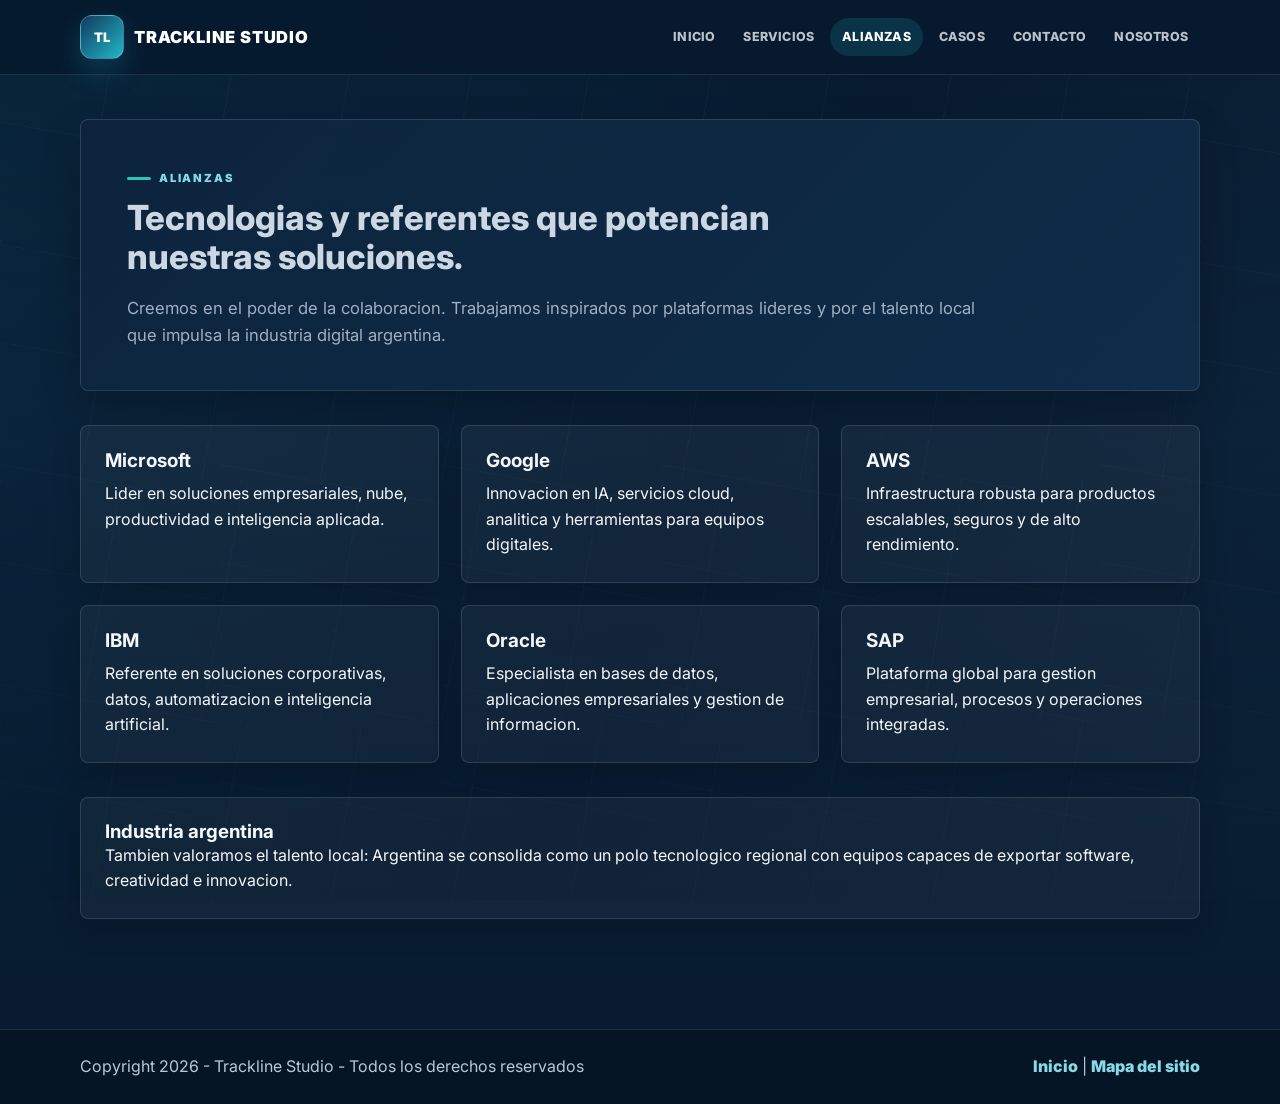
==== commit 5f9322e9: "Simplificar navegacion principal" ====
--- a/alianzas.html
+++ b/alianzas.html
@@ -1,6 +1,7 @@
-<!DOCTYPE html>
+﻿<!DOCTYPE html>
 <html lang="es">
 <head>
+    <!-- Metadatos, titulo y enlaces a hojas de estilo de la pagina. -->
     <meta charset="UTF-8">
     <meta name="viewport" content="width=device-width, initial-scale=1.0">
     <title>Alianzas | Trackline Studio</title>
@@ -10,6 +11,7 @@
     <link rel="stylesheet" href="estilos/estilos.css">
 </head>
 <body>
+    <!-- Encabezado con marca y navegacion principal. -->
     <header class="site-header">
         <div class="site-header-inner">
             <a href="index.html" class="logo">TRACKLINE STUDIO</a>
@@ -22,37 +24,15 @@
             </button>
             <nav class="site-nav" id="site-nav" aria-label="Principal">
                 <a href="index.html">Inicio</a>
-                <button class="menu-link menu-trigger" type="button" data-menu="servicios" aria-expanded="false">Servicios</button>
+                <a href="servicios.html">Servicios</a>
                 <a href="alianzas.html" class="active" aria-current="page">Alianzas</a>
-                <button class="menu-link menu-trigger" type="button" data-menu="casos" aria-expanded="false">Casos</button>
+                <a href="casos_de_exito.html">Casos</a>
                 <a href="contacto.html">Contacto</a>
-                <button class="menu-link menu-trigger" type="button" data-menu="nosotros" aria-expanded="false">Nosotros</button>
+                <a href="sobre_nosotros.html">Nosotros</a>
             </nav>
-            <div class="mega-menu" aria-hidden="true">
-                <div class="mega-panel" data-panel="servicios">
-                    <span class="mega-kicker">Servicios</span>
-                    <a href="servicios.html">Consultoria UX/UI</a>
-                    <a href="servicios.html">Desarrollo web</a>
-                    <a href="servicios.html">Automatizacion</a>
-                    <a href="servicios.html">Datos y rendimiento</a>
-                </div>
-                <div class="mega-panel" data-panel="casos">
-                    <span class="mega-kicker">Resultados</span>
-                    <a href="casos_de_exito.html">Estaci&oacute;n Constituci&oacute;n</a>
-                    <a href="casos_de_exito.html">Emprendimiento tecnologico</a>
-                    <a href="casos_de_exito.html">Empresa corporativa</a>
-                </div>
-                <div class="mega-panel" data-panel="nosotros">
-                    <span class="mega-kicker">Trackline</span>
-                    <a href="sobre_nosotros.html">Equipo y enfoque</a>
-                    <a href="sobre_nosotros.html">Valores</a>
-                    <a href="alianzas.html">Alianzas</a>
-                    <a href="contacto.html">Hablemos</a>
-                </div>
-            </div>
         </div>
     </header>
-
+    <!-- Contenido principal de la pagina. -->
     <main class="page-shell">
         <div class="container">
             <section class="page-hero">
@@ -104,13 +84,15 @@
             </section>
         </div>
     </main>
-
+    <!-- Pie de pagina con creditos y enlaces secundarios. -->
     <footer class="site-footer">
         <div class="footer-inner">
             <p>Copyright 2026 - Trackline Studio - Todos los derechos reservados</p>
             <div class="footer-bottom"><a href="index.html">Inicio</a> | <a href="mapa_sitio.html">Mapa del sitio</a></div>
         </div>
     </footer>
+    <!-- Scripts que activan la interaccion de la pagina. -->
     <script src="js/app.js"></script>
 </body>
 </html>
+
--- a/estilos/estilos.css
+++ b/estilos/estilos.css
@@ -1,9 +1,12 @@
+/* Hoja de estilos principal: define colores, layout, componentes y adaptacion responsive. */
+/* Reset basico para evitar margenes inesperados del navegador. */
 * {
   box-sizing: border-box;
   margin: 0;
   padding: 0;
 }
 
+/* Variables globales reutilizadas en toda la interfaz. */
 :root {
   --ink: #11243f;
   --ink-soft: #43546e;
@@ -24,6 +27,7 @@
   scroll-behavior: smooth;
 }
 
+/* Estilos base del documento: tipografia, color y fondo. */
 body {
   min-height: 100vh;
   color: var(--ink);
@@ -342,6 +346,140 @@
   gap: 22px;
 }
 
+.sitemap-tree {
+  position: relative;
+  padding: 8px 0 0;
+}
+
+.sitemap-root {
+  display: flex;
+  justify-content: center;
+  position: relative;
+  padding-bottom: 54px;
+}
+
+.sitemap-root::after {
+  content: "";
+  position: absolute;
+  left: 50%;
+  bottom: 0;
+  width: 1px;
+  height: 44px;
+  background: rgba(101, 214, 223, 0.42);
+}
+
+.sitemap-branches {
+  position: relative;
+  display: grid;
+  grid-template-columns: repeat(3, minmax(0, 1fr));
+  gap: 26px;
+}
+
+.sitemap-branches::before {
+  content: "";
+  position: absolute;
+  top: -10px;
+  left: 16.66%;
+  right: 16.66%;
+  height: 1px;
+  background: rgba(101, 214, 223, 0.38);
+}
+
+.sitemap-branch {
+  position: relative;
+  padding-top: 24px;
+}
+
+.sitemap-branch::before {
+  content: "";
+  position: absolute;
+  top: -10px;
+  left: 50%;
+  width: 1px;
+  height: 26px;
+  background: rgba(101, 214, 223, 0.38);
+}
+
+.sitemap-node {
+  display: block;
+  min-height: 104px;
+  padding: 20px;
+  border: 1px solid rgba(255, 255, 255, 0.13);
+  border-left: 3px solid rgba(101, 214, 223, 0.72);
+  border-radius: var(--radius);
+  background:
+    radial-gradient(circle at 88% 18%, rgba(33, 184, 199, 0.14), transparent 30%),
+    rgba(255, 255, 255, 0.05);
+  color: #d9e6ef;
+  text-decoration: none;
+  box-shadow: 0 12px 30px rgba(0, 0, 0, 0.16);
+  transition: transform 160ms ease, border-color 160ms ease, background 160ms ease;
+}
+
+.sitemap-node:hover,
+.sitemap-node:focus {
+  border-color: rgba(101, 214, 223, 0.58);
+  transform: translateY(-3px);
+  outline: none;
+}
+
+.sitemap-node strong,
+.sitemap-node span {
+  display: block;
+}
+
+.sitemap-node strong {
+  margin-bottom: 8px;
+  font-size: 1.08rem;
+}
+
+.sitemap-node span {
+  color: #9fb0c2;
+  font-size: 0.92rem;
+}
+
+.root-node {
+  width: min(360px, 100%);
+  border-left-color: #2ec4b6;
+  text-align: center;
+}
+
+.active-map-node {
+  border-left-color: #88dbe6;
+}
+
+.sitemap-branch ul {
+  margin-top: 14px;
+  padding: 16px 18px;
+  list-style: none;
+  border: 1px solid rgba(255, 255, 255, 0.09);
+  border-radius: var(--radius);
+  background: rgba(255, 255, 255, 0.035);
+}
+
+.sitemap-branch li {
+  position: relative;
+  margin-top: 9px;
+  padding-left: 16px;
+  color: #aebfd0;
+  font-size: 0.94rem;
+}
+
+.sitemap-branch li:first-child {
+  margin-top: 0;
+}
+
+.sitemap-branch li::before {
+  content: "";
+  position: absolute;
+  left: 0;
+  top: 0.7em;
+  width: 6px;
+  height: 6px;
+  border-radius: 50%;
+  background: #65d6df;
+}
+
 .service-card,
 .case-card,
 .content-card,
@@ -544,7 +682,8 @@
 .content-card a,
 .panel a,
 .footer-bottom a,
-.link-list a {
+.link-list a,
+.text-link {
   color: var(--brand-dark);
   font-weight: 850;
   text-decoration: none;
@@ -553,8 +692,14 @@
 .content-card a:hover,
 .panel a:hover,
 .footer-bottom a:hover,
-.link-list a:hover {
+.link-list a:hover,
+.text-link:hover {
   text-decoration: underline;
+}
+
+.text-link {
+  display: inline-flex;
+  margin-top: 16px;
 }
 
 .site-footer {
@@ -714,6 +859,7 @@
   padding: 10px 12px;
 }
 
+/* Reglas responsive para adaptar la pagina a tablets y celulares. */
 @media (max-width: 980px) {
   .hero,
   .contact-layout,
@@ -728,6 +874,20 @@
   .sitemap-grid,
   .stats-grid {
     grid-template-columns: repeat(2, minmax(0, 1fr));
+  }
+
+  .sitemap-branches {
+    grid-template-columns: repeat(2, minmax(0, 1fr));
+  }
+
+  .sitemap-branches::before,
+  .sitemap-branch::before,
+  .sitemap-root::after {
+    display: none;
+  }
+
+  .sitemap-branch {
+    padding-top: 0;
   }
 
   .site-header-inner {
@@ -762,6 +922,7 @@
   }
 }
 
+/* Reglas responsive para adaptar la pagina a tablets y celulares. */
 @media (max-width: 680px) {
   .container,
   .site-header-inner,
@@ -792,6 +953,16 @@
     grid-template-columns: 1fr;
   }
 
+  .sitemap-root {
+    justify-content: stretch;
+    padding-bottom: 22px;
+  }
+
+  .sitemap-branches {
+    grid-template-columns: 1fr;
+    gap: 18px;
+  }
+
   .page-hero,
   .cta-band {
     padding: 28px 22px;
@@ -809,6 +980,7 @@
 }
 
 /* Ajuste de marca: paleta original azul oscuro + acento teal */
+/* Variables globales reutilizadas en toda la interfaz. */
 :root {
   --ink: #f4f8fb;
   --ink-soft: #b9c8d8;
@@ -824,6 +996,7 @@
   --shadow-soft: 0 16px 38px rgba(0, 0, 0, 0.22);
 }
 
+/* Estilos base del documento: tipografia, color y fondo. */
 body {
   background:
     radial-gradient(circle at 12% 8%, rgba(33, 184, 199, 0.13), transparent 28%),
@@ -990,12 +1163,14 @@
   color: #075c67;
 }
 
+/* Reglas responsive para adaptar la pagina a tablets y celulares. */
 @media (max-width: 980px) {
   .site-nav {
     background: #071a2f;
   }
 }
 
+/* Reglas responsive para adaptar la pagina a tablets y celulares. */
 @media (max-width: 680px) {
   .whatsapp-float {
     right: 90px;
@@ -1004,6 +1179,7 @@
 }
 
 /* Fondo animado sutil y tipografia hero mas sobria */
+/* Estilos base del documento: tipografia, color y fondo. */
 body {
   position: relative;
   overflow-x: hidden;
@@ -1101,6 +1277,7 @@
   }
 }
 
+/* Reglas responsive para adaptar la pagina a tablets y celulares. */
 @media (prefers-reduced-motion: reduce) {
   body::before,
   .hero::before {
@@ -1108,6 +1285,7 @@
   }
 }
 
+/* Reglas responsive para adaptar la pagina a tablets y celulares. */
 @media (max-width: 680px) {
   .hero h1,
   .page-hero h1 {
@@ -1121,11 +1299,11 @@
 
 /* Direccion visual inspirada en Accenture: menor escala, movimiento sobrio */
 .site-header {
-  transition: transform 260ms ease, background 220ms ease, border-color 220ms ease;
+  transition: background 220ms ease, border-color 220ms ease;
 }
 
 .site-header.header-hidden {
-  transform: translateY(-105%);
+  transform: none;
 }
 
 .site-header.header-compact {
@@ -1134,7 +1312,7 @@
 }
 
 .site-header.header-compact .site-header-inner {
-  min-height: 62px;
+  min-height: 74px;
 }
 
 .home-page .hero {
@@ -1420,6 +1598,7 @@
   50% { transform: translateY(-16px); }
 }
 
+/* Reglas responsive para adaptar la pagina a tablets y celulares. */
 @media (prefers-reduced-motion: reduce) {
   .kinetic-screen,
   .kinetic-screen::before,
@@ -1454,6 +1633,7 @@
   }
 }
 
+/* Reglas responsive para adaptar la pagina a tablets y celulares. */
 @media (max-width: 980px) {
   .home-page .hero {
     min-height: auto;
@@ -1464,6 +1644,7 @@
   }
 }
 
+/* Reglas responsive para adaptar la pagina a tablets y celulares. */
 @media (max-width: 680px) {
   .hero h1,
   .page-hero h1 {
@@ -1509,13 +1690,153 @@
   }
 }
 
-/* Navegacion desplegable y nube de puntos */
+/* Sobre nosotros: bloque de liderazgo inspirado en consultoras profesionales */
+.leadership-block {
+  padding-top: 18px;
+}
+
+.leadership-block .section-header {
+  max-width: 820px;
+  margin-bottom: 34px;
+}
+
+.leadership-block .section-header h2 {
+  color: #f2f7fb;
+  font-size: clamp(2rem, 4vw, 3.45rem);
+  line-height: 1.04;
+}
+
+.leadership-list {
+  display: grid;
+  gap: 0;
+  border-top: 2px solid #8b35ff;
+}
+
+.leader-card {
+  display: grid;
+  grid-template-columns: minmax(0, 1fr) minmax(210px, 280px);
+  gap: clamp(22px, 5vw, 58px);
+  align-items: center;
+  min-height: 220px;
+  padding: 34px 0;
+  border-bottom: 1px solid rgba(139, 53, 255, 0.55);
+}
+
+.leader-card:nth-child(even) {
+  grid-template-columns: minmax(210px, 280px) minmax(0, 1fr);
+}
+
+.leader-card:nth-child(even) .leader-portrait {
+  grid-column: 1;
+}
+
+.leader-card:nth-child(even) .leader-copy {
+  grid-column: 2;
+  grid-row: 1;
+}
+
+.leader-portrait {
+  width: 100%;
+  max-width: 280px;
+  aspect-ratio: 1 / 1;
+  border-radius: 0;
+  object-fit: cover;
+  filter: grayscale(1) contrast(1.06);
+}
+
+.leader-initials {
+  display: grid;
+  place-items: center;
+  border: 1px solid rgba(255, 255, 255, 0.12);
+  background:
+    linear-gradient(135deg, rgba(255, 255, 255, 0.07), rgba(255, 255, 255, 0.02)),
+    #0c2239;
+  color: #69d9e0;
+  font-size: clamp(2.8rem, 8vw, 5.8rem);
+  font-weight: 900;
+  letter-spacing: 0;
+}
+
+.leader-copy {
+  max-width: 650px;
+}
+
+.leader-copy h3 {
+  margin-bottom: 8px;
+  color: #f2f7fb;
+  font-size: clamp(1.45rem, 2.8vw, 2.25rem);
+  line-height: 1.08;
+}
+
+.leader-copy h3 a {
+  color: inherit;
+  text-decoration: none;
+}
+
+.leader-copy h3 a::after {
+  content: ">";
+  display: inline-block;
+  margin-left: 12px;
+  color: #8b35ff;
+  font-size: 0.78em;
+  transform: translateY(-1px);
+}
+
+.leader-copy h3 a:hover,
+.leader-copy h3 a:focus {
+  color: #ffffff;
+  text-decoration: underline;
+  text-decoration-color: #8b35ff;
+  text-underline-offset: 6px;
+}
+
+.leader-copy span {
+  display: block;
+  margin-bottom: 16px;
+  color: #83dfe7;
+  font-size: 0.82rem;
+  font-weight: 900;
+  letter-spacing: 0.8px;
+  text-transform: uppercase;
+}
+
+.leader-copy p {
+  color: #aebfd0;
+  font-size: 1rem;
+  line-height: 1.72;
+}
+
+.leader-card-featured {
+  background:
+    linear-gradient(90deg, rgba(139, 53, 255, 0.08), transparent 42%),
+    transparent;
+}
+
+@media (max-width: 780px) {
+  .leader-card,
+  .leader-card:nth-child(even) {
+    grid-template-columns: 1fr;
+    gap: 20px;
+    padding: 32px 0;
+  }
+
+  .leader-card:nth-child(even) .leader-portrait,
+  .leader-card:nth-child(even) .leader-copy {
+    grid-column: auto;
+    grid-row: auto;
+  }
+
+  .leader-portrait {
+    max-width: 300px;
+  }
+}
+
+/* Navegacion y nube de puntos */
 .site-header-inner {
   position: relative;
 }
 
-.site-nav a,
-.menu-link {
+.site-nav a {
   border: 0;
   border-radius: 999px;
   background: transparent;
@@ -1532,98 +1853,9 @@
 }
 
 .site-nav a:hover,
-.site-nav a.active,
-.menu-link:hover,
-.menu-link.active,
-.menu-link[aria-expanded="true"] {
+.site-nav a.active {
   background: rgba(33, 184, 199, 0.16);
   color: #fff;
-}
-
-.menu-link::after {
-  content: "";
-  display: inline-block;
-  width: 6px;
-  height: 6px;
-  margin-left: 8px;
-  border-right: 1px solid currentColor;
-  border-bottom: 1px solid currentColor;
-  transform: translateY(-2px) rotate(45deg);
-  transition: transform 180ms ease;
-}
-
-.menu-link[aria-expanded="true"]::after {
-  transform: translateY(1px) rotate(225deg);
-}
-
-.mega-menu {
-  position: absolute;
-  left: 0;
-  right: 0;
-  top: calc(100% + 14px);
-  min-height: 0;
-  padding: 24px 28px 26px;
-  border: 1px solid rgba(255, 255, 255, 0.12);
-  border-radius: 0 0 8px 8px;
-  background:
-    radial-gradient(circle at 80% 22%, rgba(33, 184, 199, 0.13), transparent 28%),
-    linear-gradient(135deg, rgba(4, 14, 27, 0.98), rgba(8, 30, 52, 0.98));
-  box-shadow: 0 28px 70px rgba(0, 0, 0, 0.36);
-  opacity: 0;
-  pointer-events: none;
-  transform: translateY(-14px);
-  transition: opacity 180ms ease, transform 220ms ease;
-}
-
-.mega-menu.open {
-  opacity: 1;
-  pointer-events: auto;
-  transform: translateY(0);
-}
-
-.mega-panel {
-  display: none;
-  grid-template-columns: repeat(auto-fit, minmax(220px, 1fr));
-  gap: 12px 18px;
-  width: 100%;
-  max-width: none;
-  margin-left: 0;
-}
-
-.mega-panel.active {
-  display: grid;
-  animation: megaReveal 220ms ease both;
-}
-
-.mega-kicker {
-  grid-column: 1 / -1;
-  margin-bottom: 8px;
-  color: #69d9e0;
-  font-size: 0.72rem;
-  font-weight: 900;
-  letter-spacing: 1.5px;
-  text-transform: uppercase;
-}
-
-.mega-panel a {
-  display: flex;
-  min-height: 54px;
-  align-items: center;
-  border-left: 2px solid rgba(101, 214, 223, 0.28);
-  color: #d2e0ea;
-  font-size: 1rem;
-  font-weight: 760;
-  padding: 8px 14px;
-  text-decoration: none;
-  transition: background 160ms ease, border-color 160ms ease, transform 160ms ease;
-}
-
-.mega-panel a:hover,
-.mega-panel a:focus {
-  background: rgba(255, 255, 255, 0.055);
-  border-left-color: #65d6df;
-  transform: translateX(6px);
-  outline: none;
 }
 
 .point-cloud {
@@ -1770,35 +2002,7 @@
   }
 }
 
-@media (max-width: 980px) {
-  .site-nav .menu-link {
-    width: 100%;
-    border-radius: var(--radius);
-    text-align: left;
-  }
-
-  .mega-menu {
-    position: absolute;
-    left: auto;
-    right: 20px;
-    top: calc(100% + 310px);
-    width: min(280px, calc(100vw - 40px));
-    min-height: 0;
-    padding: 14px;
-  }
-
-  .mega-panel {
-    grid-template-columns: 1fr;
-    max-width: none;
-    margin-left: 0;
-  }
-
-  .mega-panel a {
-    min-height: 40px;
-    font-size: 0.92rem;
-  }
-}
-
+/* Reglas responsive para adaptar la pagina a tablets y celulares. */
 @media (prefers-reduced-motion: reduce) {
   .point-cloud,
   .point-cloud::before,
@@ -1807,13 +2011,13 @@
   .connection,
   .cloud-core,
   .case-visual::before,
-  .case-visual::after,
-  .mega-panel.active {
+  .case-visual::after {
     animation: none;
   }
 }
 
 /* Ajuste final mobile: botones flotantes mas discretos en iPhone */
+/* Reglas responsive para adaptar la pagina a tablets y celulares. */
 @media (max-width: 680px) {
   .chat-launch {
     width: 42px !important;
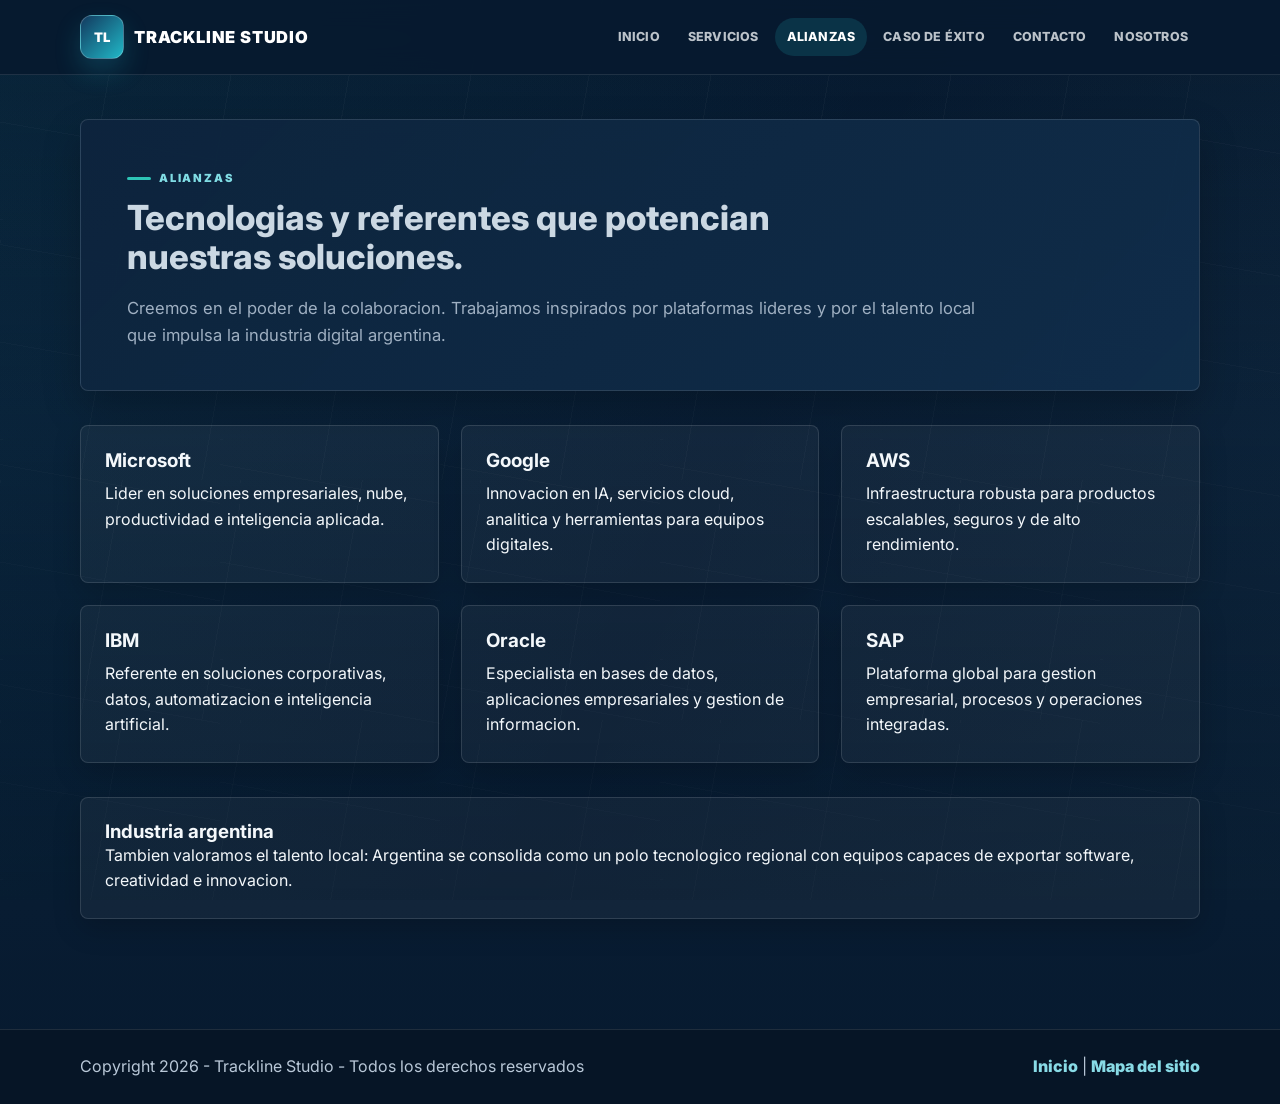
==== commit 63d43955: "Dejar caso de exito unico" ====
--- a/alianzas.html
+++ b/alianzas.html
@@ -26,7 +26,7 @@
                 <a href="index.html">Inicio</a>
                 <a href="servicios.html">Servicios</a>
                 <a href="alianzas.html" class="active" aria-current="page">Alianzas</a>
-                <a href="casos_de_exito.html">Casos</a>
+                <a href="casos_de_exito.html">Caso de &eacute;xito</a>
                 <a href="contacto.html">Contacto</a>
                 <a href="sobre_nosotros.html">Nosotros</a>
             </nav>
@@ -96,3 +96,4 @@
 </body>
 </html>
 
+
--- a/estilos/estilos.css
+++ b/estilos/estilos.css
@@ -566,6 +566,91 @@
   padding: 22px;
 }
 
+.case-preview-link {
+  display: block;
+  color: inherit;
+  text-decoration: none;
+}
+
+.case-preview-card {
+  display: grid;
+  grid-template-columns: minmax(0, 1.35fr) minmax(300px, 0.65fr);
+  overflow: hidden;
+  border: 1px solid rgba(255, 255, 255, 0.12);
+  border-radius: var(--radius);
+  background: rgba(255, 255, 255, 0.045);
+  box-shadow: var(--shadow-soft);
+  transition: transform 180ms ease, border-color 180ms ease;
+}
+
+.case-preview-link:hover .case-preview-card,
+.case-preview-link:focus .case-preview-card {
+  border-color: rgba(101, 214, 223, 0.44);
+  transform: translateY(-4px);
+}
+
+.case-preview-media {
+  position: relative;
+  min-height: 380px;
+  overflow: hidden;
+  background: #061526;
+}
+
+.case-preview-media img {
+  width: 100%;
+  height: 100%;
+  min-height: 380px;
+  object-fit: cover;
+  filter: saturate(0.95) contrast(1.05);
+}
+
+.case-preview-media::after {
+  content: "";
+  position: absolute;
+  inset: 0;
+  background: linear-gradient(180deg, transparent 38%, rgba(0, 0, 0, 0.46));
+}
+
+.case-preview-media span {
+  position: absolute;
+  left: 24px;
+  bottom: 24px;
+  z-index: 1;
+  border: 1px solid rgba(255, 255, 255, 0.38);
+  border-radius: 999px;
+  background: rgba(7, 26, 47, 0.78);
+  color: #fff;
+  font-size: 0.82rem;
+  font-weight: 900;
+  letter-spacing: 1px;
+  padding: 9px 14px;
+  text-transform: uppercase;
+}
+
+.case-preview-content {
+  display: flex;
+  min-height: 380px;
+  flex-direction: column;
+  justify-content: center;
+  padding: 34px;
+}
+
+.case-preview-content h2 {
+  margin-bottom: 14px;
+  color: #e8f0f7;
+  font-size: clamp(1.8rem, 3vw, 2.8rem);
+}
+
+.case-preview-content p {
+  color: #aebfd0;
+}
+
+.case-preview-content strong {
+  display: inline-flex;
+  margin-top: 24px;
+  color: #88dbe6;
+}
+
 .case-kpi,
 .stat-card strong {
   color: var(--brand);
@@ -863,7 +948,8 @@
 @media (max-width: 980px) {
   .hero,
   .contact-layout,
-  .two-column {
+  .two-column,
+  .case-preview-card {
     grid-template-columns: 1fr;
   }
 
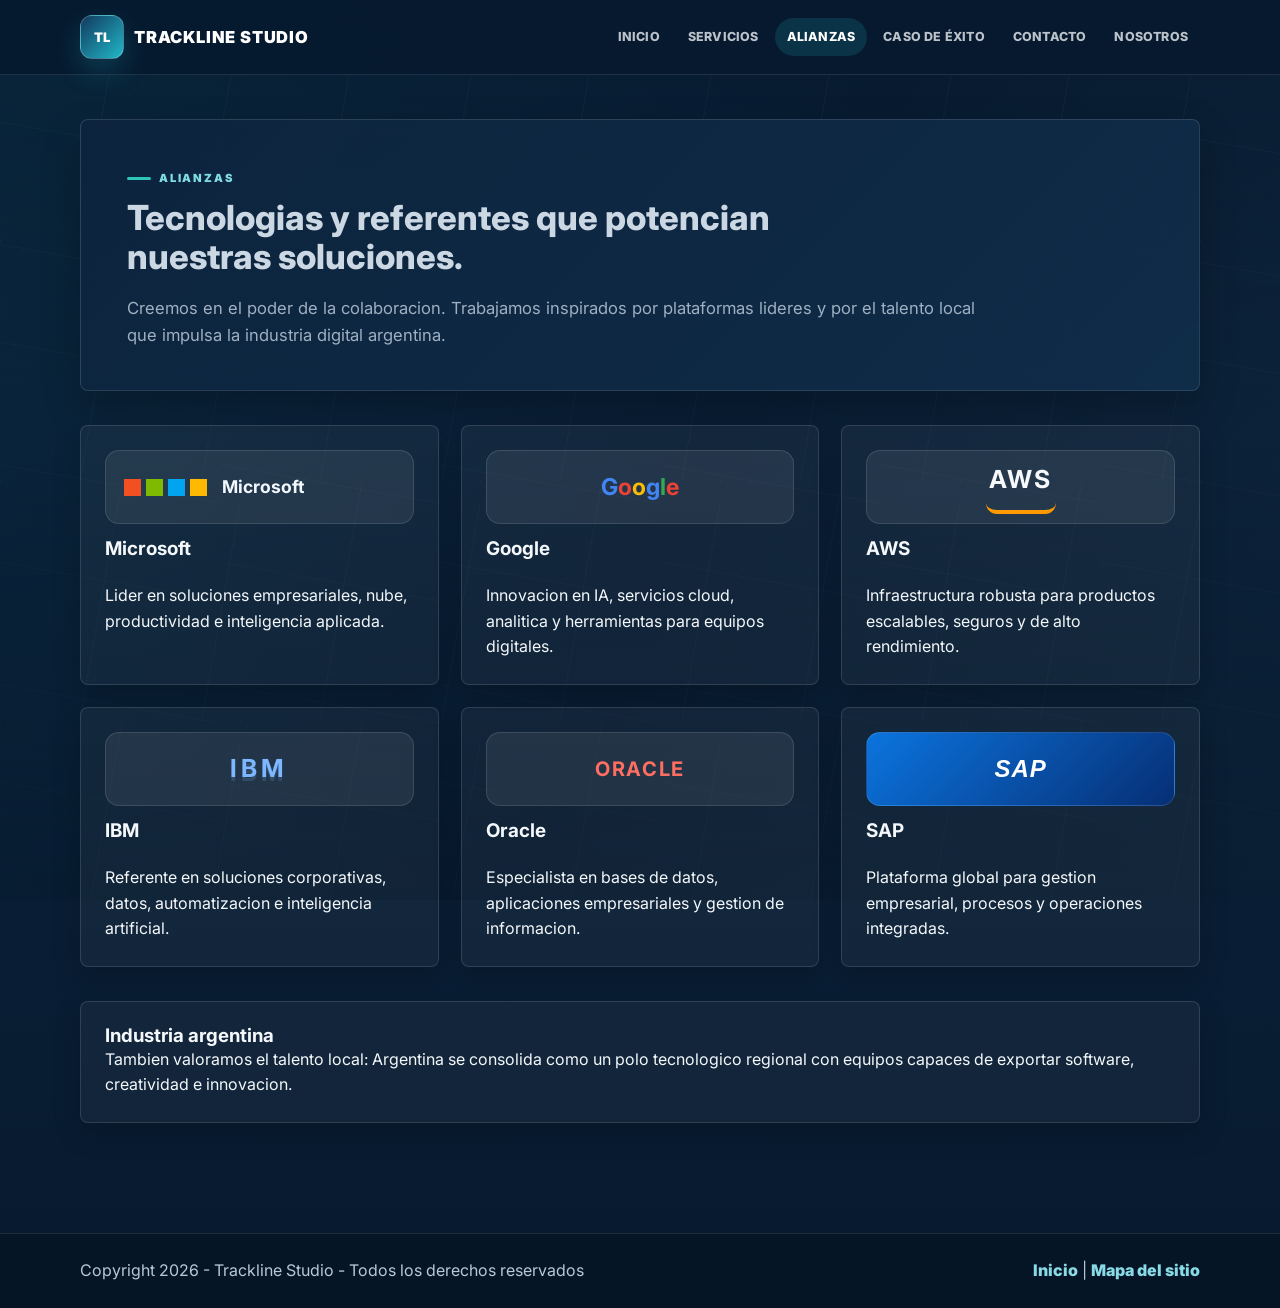
==== commit 92f5cb48: "Agregar logos en alianzas" ====
--- a/alianzas.html
+++ b/alianzas.html
@@ -46,27 +46,47 @@
 
             <section class="section-block">
                 <div class="alliance-grid">
-                    <article class="content-card">
+                    <article class="content-card alliance-card">
+                        <div class="alliance-logo microsoft-logo" aria-label="Microsoft">
+                            <span></span><span></span><span></span><span></span>
+                            <strong>Microsoft</strong>
+                        </div>
                         <h3>Microsoft</h3>
                         <p>Lider en soluciones empresariales, nube, productividad e inteligencia aplicada.</p>
                     </article>
-                    <article class="content-card">
+                    <article class="content-card alliance-card">
+                        <div class="alliance-logo google-logo" aria-label="Google">
+                            <strong><span>G</span><span>o</span><span>o</span><span>g</span><span>l</span><span>e</span></strong>
+                        </div>
                         <h3>Google</h3>
                         <p>Innovacion en IA, servicios cloud, analitica y herramientas para equipos digitales.</p>
                     </article>
-                    <article class="content-card">
+                    <article class="content-card alliance-card">
+                        <div class="alliance-logo aws-logo" aria-label="AWS">
+                            <strong>AWS</strong>
+                            <em></em>
+                        </div>
                         <h3>AWS</h3>
                         <p>Infraestructura robusta para productos escalables, seguros y de alto rendimiento.</p>
                     </article>
-                    <article class="content-card">
+                    <article class="content-card alliance-card">
+                        <div class="alliance-logo ibm-logo" aria-label="IBM">
+                            <strong>IBM</strong>
+                        </div>
                         <h3>IBM</h3>
                         <p>Referente en soluciones corporativas, datos, automatizacion e inteligencia artificial.</p>
                     </article>
-                    <article class="content-card">
+                    <article class="content-card alliance-card">
+                        <div class="alliance-logo oracle-logo" aria-label="Oracle">
+                            <strong>ORACLE</strong>
+                        </div>
                         <h3>Oracle</h3>
                         <p>Especialista en bases de datos, aplicaciones empresariales y gestion de informacion.</p>
                     </article>
-                    <article class="content-card">
+                    <article class="content-card alliance-card">
+                        <div class="alliance-logo sap-logo" aria-label="SAP">
+                            <strong>SAP</strong>
+                        </div>
                         <h3>SAP</h3>
                         <p>Plataforma global para gestion empresarial, procesos y operaciones integradas.</p>
                     </article>
--- a/estilos/estilos.css
+++ b/estilos/estilos.css
@@ -334,6 +334,100 @@
 .two-column,
 .alliance-grid {
   grid-template-columns: repeat(3, minmax(0, 1fr));
+}
+
+.alliance-card {
+  display: flex;
+  flex-direction: column;
+  gap: 14px;
+}
+
+.alliance-logo {
+  display: inline-flex;
+  align-items: center;
+  justify-content: center;
+  width: 100%;
+  min-height: 74px;
+  border: 1px solid rgba(255, 255, 255, 0.12);
+  border-radius: 14px;
+  background: rgba(255, 255, 255, 0.07);
+  color: #ffffff;
+}
+
+.microsoft-logo {
+  gap: 5px;
+  justify-content: flex-start;
+  padding: 18px;
+}
+
+.microsoft-logo span {
+  width: 17px;
+  height: 17px;
+}
+
+.microsoft-logo span:nth-child(1) { background: #f25022; }
+.microsoft-logo span:nth-child(2) { background: #7fba00; }
+.microsoft-logo span:nth-child(3) { background: #00a4ef; }
+.microsoft-logo span:nth-child(4) { background: #ffb900; }
+
+.microsoft-logo strong {
+  margin-left: 10px;
+  color: #f3f8ff;
+  font-size: 1.1rem;
+}
+
+.google-logo strong {
+  font-size: 1.45rem;
+  letter-spacing: 0;
+}
+
+.google-logo span:nth-child(1) { color: #4285f4; }
+.google-logo span:nth-child(2) { color: #ea4335; }
+.google-logo span:nth-child(3) { color: #fbbc05; }
+.google-logo span:nth-child(4) { color: #4285f4; }
+.google-logo span:nth-child(5) { color: #34a853; }
+.google-logo span:nth-child(6) { color: #ea4335; }
+
+.aws-logo {
+  flex-direction: column;
+  gap: 3px;
+}
+
+.aws-logo strong {
+  color: #f6f8fb;
+  font-size: 1.55rem;
+  letter-spacing: 0.08em;
+}
+
+.aws-logo em {
+  width: 70px;
+  height: 11px;
+  border-bottom: 4px solid #ff9900;
+  border-radius: 0 0 70px 70px;
+}
+
+.ibm-logo strong {
+  color: #7cb7ff;
+  font-size: 1.55rem;
+  letter-spacing: 0.16em;
+  text-shadow: 0 4px 0 rgba(124, 183, 255, 0.18);
+}
+
+.oracle-logo strong {
+  color: #ff6f61;
+  font-size: 1.25rem;
+  letter-spacing: 0.08em;
+}
+
+.sap-logo {
+  background: linear-gradient(135deg, #0b74de, #062f75);
+}
+
+.sap-logo strong {
+  color: #ffffff;
+  font-size: 1.5rem;
+  font-style: italic;
+  letter-spacing: 0.04em;
 }
 
 .stats-grid {
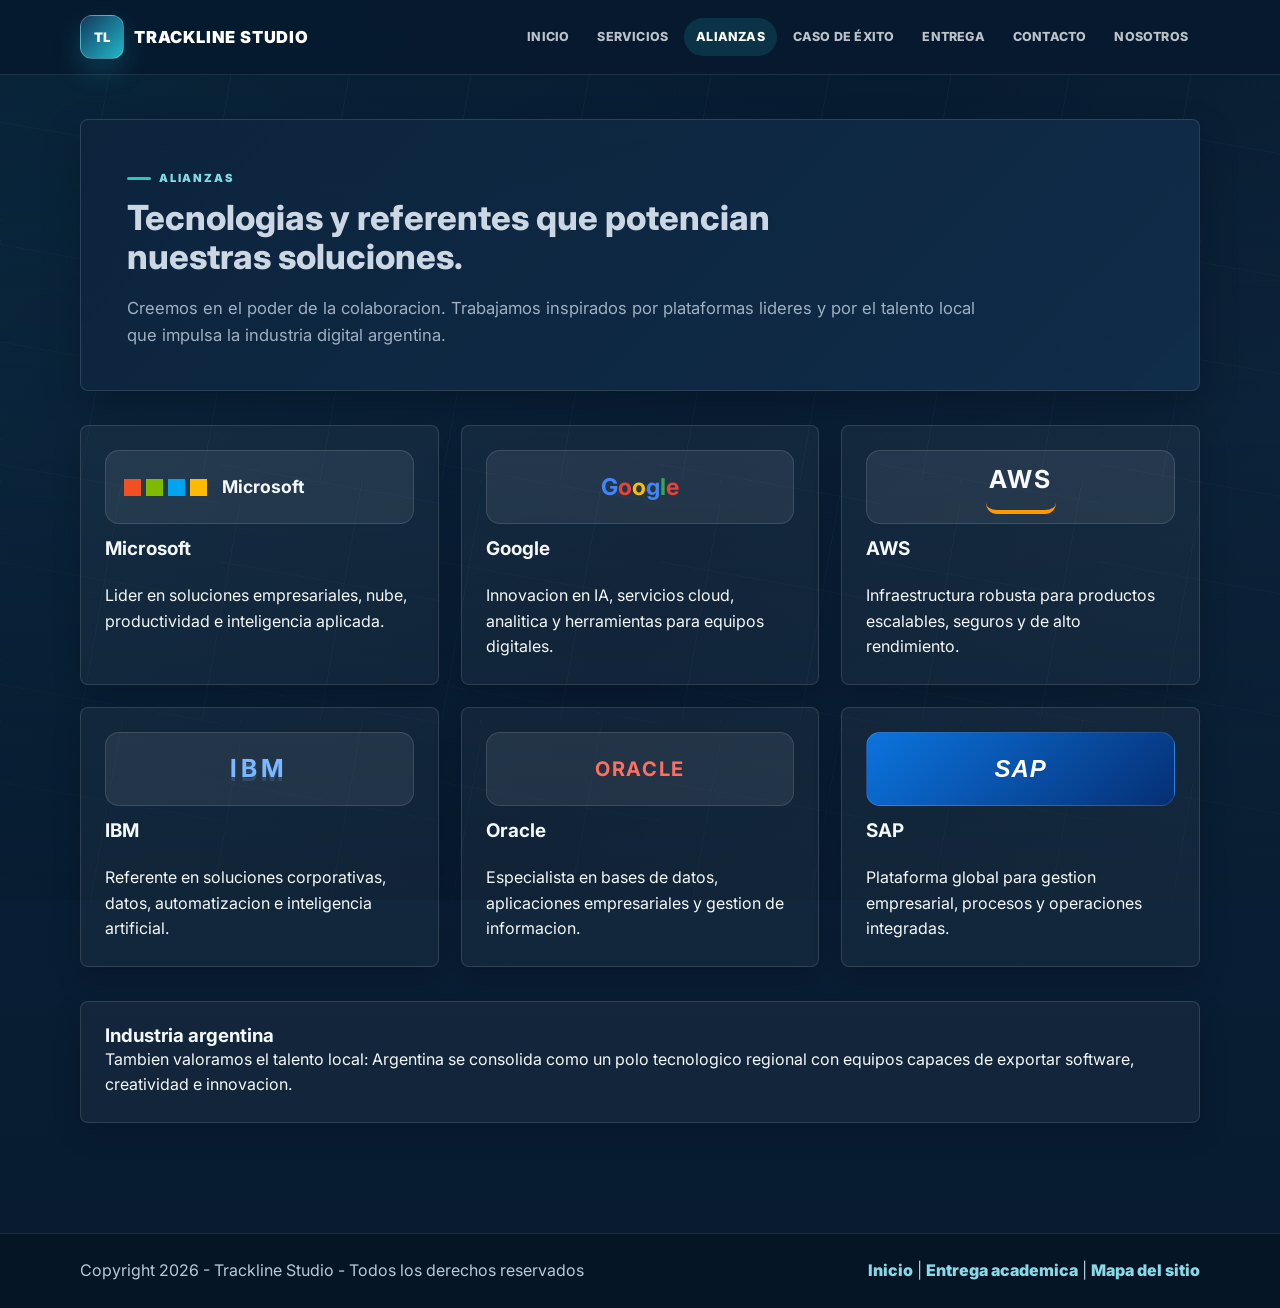
==== commit 1353d6d1: "Preparar entrega academica" ====
--- a/alianzas.html
+++ b/alianzas.html
@@ -27,6 +27,7 @@
                 <a href="servicios.html">Servicios</a>
                 <a href="alianzas.html" class="active" aria-current="page">Alianzas</a>
                 <a href="casos_de_exito.html">Caso de &eacute;xito</a>
+                <a href="entrega.html">Entrega</a>
                 <a href="contacto.html">Contacto</a>
                 <a href="sobre_nosotros.html">Nosotros</a>
             </nav>
@@ -108,7 +109,7 @@
     <footer class="site-footer">
         <div class="footer-inner">
             <p>Copyright 2026 - Trackline Studio - Todos los derechos reservados</p>
-            <div class="footer-bottom"><a href="index.html">Inicio</a> | <a href="mapa_sitio.html">Mapa del sitio</a></div>
+            <div class="footer-bottom"><a href="index.html">Inicio</a> | <a href="entrega.html">Entrega academica</a> | <a href="mapa_sitio.html">Mapa del sitio</a></div>
         </div>
     </footer>
     <!-- Scripts que activan la interaccion de la pagina. -->
--- a/estilos/estilos.css
+++ b/estilos/estilos.css
@@ -2239,3 +2239,181 @@
     height: 24px !important;
   }
 }
+
+.academic-delivery {
+  display: grid;
+  grid-template-columns: minmax(0, 1.05fr) minmax(320px, 0.95fr);
+  gap: 28px;
+  align-items: center;
+  margin: 28px auto 54px;
+  padding: 28px;
+  border: 1px solid rgba(101, 214, 223, 0.2);
+  border-radius: 8px;
+  background:
+    linear-gradient(135deg, rgba(7, 26, 47, 0.94), rgba(10, 39, 64, 0.9)),
+    radial-gradient(circle at 88% 18%, rgba(101, 214, 223, 0.16), transparent 30%);
+  box-shadow: 0 22px 60px rgba(0, 0, 0, 0.24);
+}
+
+.delivery-copy h2 {
+  margin: 10px 0 12px;
+  color: #fff;
+  font-size: clamp(1.8rem, 4vw, 3rem);
+  line-height: 1.02;
+}
+
+.delivery-copy p {
+  max-width: 640px;
+  margin: 0;
+  color: rgba(244, 248, 251, 0.78);
+  font-size: 1rem;
+  line-height: 1.7;
+}
+
+.delivery-actions,
+.delivery-detail-grid {
+  display: grid;
+  gap: 16px;
+}
+
+.delivery-link {
+  display: grid;
+  grid-template-columns: 58px minmax(0, 1fr);
+  grid-template-areas:
+    "icon title"
+    "icon status";
+  gap: 4px 16px;
+  align-items: center;
+  min-height: 96px;
+  padding: 18px;
+  border: 1px solid rgba(101, 214, 223, 0.24);
+  border-radius: 8px;
+  background: rgba(244, 248, 251, 0.06);
+  color: #fff;
+  text-decoration: none;
+  transition: border-color 180ms ease, transform 180ms ease, background 180ms ease;
+}
+
+.delivery-link:hover {
+  border-color: rgba(101, 214, 223, 0.72);
+  background: rgba(101, 214, 223, 0.12);
+  transform: translateY(-3px);
+}
+
+.delivery-icon {
+  grid-area: icon;
+  display: inline-flex;
+  align-items: center;
+  justify-content: center;
+  width: 54px;
+  height: 54px;
+  border-radius: 50%;
+  background: #65d6df;
+  color: #071a2f;
+  font-size: 0.92rem;
+  font-weight: 900;
+  letter-spacing: 0;
+}
+
+.delivery-link strong {
+  grid-area: title;
+  color: #fff;
+  font-size: 1.05rem;
+}
+
+.delivery-link small {
+  grid-area: status;
+  color: #65d6df;
+  font-size: 0.78rem;
+  font-weight: 800;
+  letter-spacing: 0.08em;
+  text-transform: uppercase;
+}
+
+.delivery-detail-grid {
+  grid-template-columns: repeat(2, minmax(0, 1fr));
+}
+
+.delivery-detail-card {
+  min-height: 320px;
+  scroll-margin-top: 120px;
+}
+
+.delivery-card-head {
+  display: flex;
+  justify-content: space-between;
+  gap: 14px;
+  align-items: center;
+  margin-bottom: 22px;
+}
+
+.delivery-card-head .delivery-icon {
+  flex: 0 0 auto;
+}
+
+.pdf-icon {
+  border-radius: 14px;
+  font-size: 0.86rem;
+}
+
+.status-pill {
+  display: inline-flex;
+  align-items: center;
+  justify-content: center;
+  min-height: 34px;
+  padding: 8px 12px;
+  border: 1px solid rgba(101, 214, 223, 0.42);
+  border-radius: 999px;
+  color: #65d6df;
+  font-size: 0.72rem;
+  font-weight: 900;
+  letter-spacing: 0.08em;
+  text-transform: uppercase;
+  white-space: nowrap;
+}
+
+.delivery-detail-card h2 {
+  margin-bottom: 14px;
+  color: #fff;
+}
+
+.delivery-detail-card p {
+  margin-bottom: 24px;
+}
+
+.pending-link {
+  opacity: 0.78;
+}
+
+.delivery-note {
+  margin-top: 28px;
+}
+
+@media (max-width: 900px) {
+  .academic-delivery,
+  .delivery-detail-grid {
+    grid-template-columns: 1fr;
+  }
+
+  .academic-delivery {
+    padding: 22px;
+  }
+}
+
+@media (max-width: 560px) {
+  .delivery-link {
+    grid-template-columns: 48px minmax(0, 1fr);
+    min-height: 84px;
+    padding: 14px;
+  }
+
+  .delivery-icon {
+    width: 46px;
+    height: 46px;
+  }
+
+  .delivery-card-head {
+    align-items: flex-start;
+    flex-direction: column;
+  }
+}
